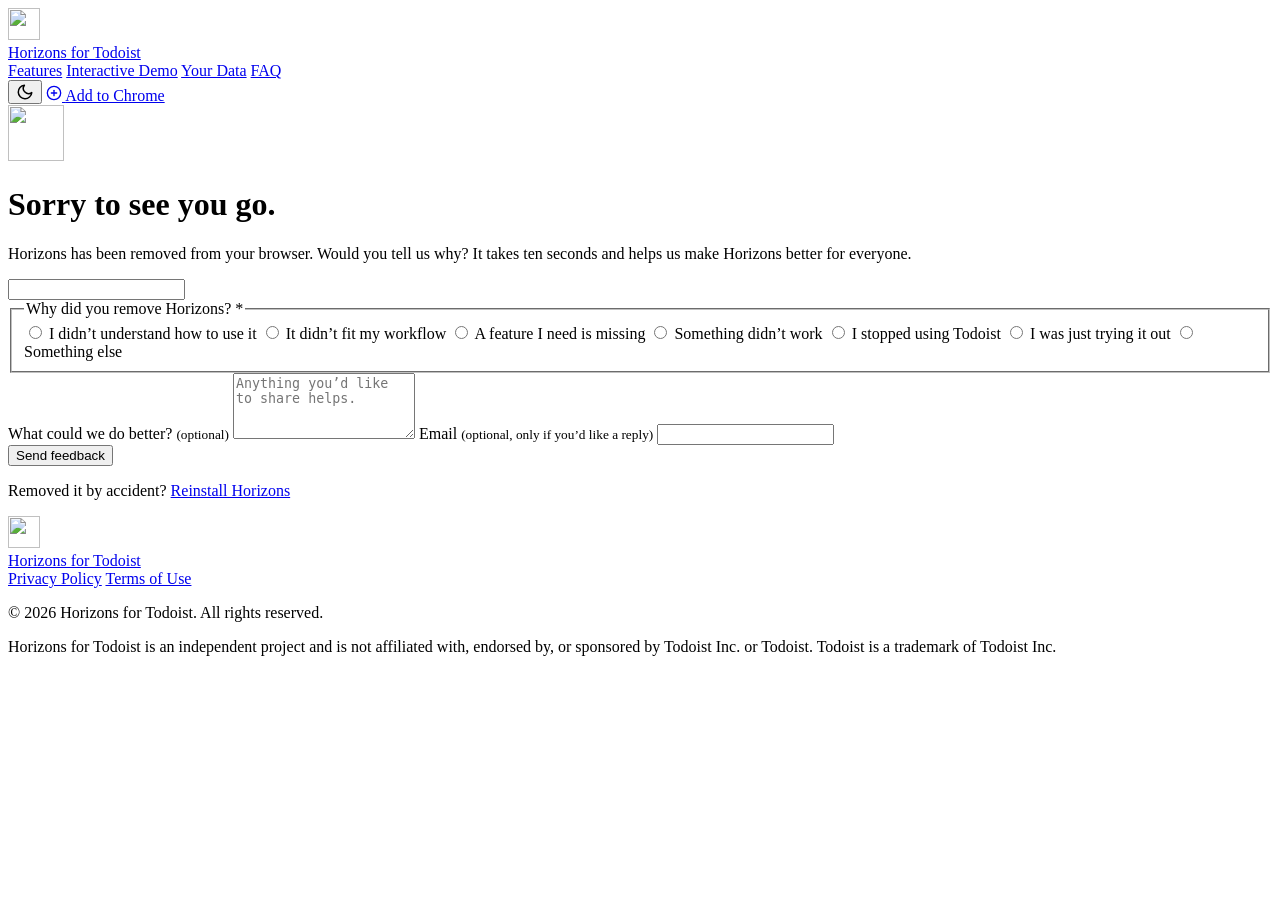
==== goodbye.html @ 3a524f55 "feat: add website PostHog analytics and session replay Co-authored-by: Copilot <223556219+Copilot@us" ====
<!DOCTYPE html>
<html lang="en">
<head>
  <meta charset="UTF-8">
  <meta name="viewport" content="width=device-width, initial-scale=1.0">
  <meta http-equiv="Content-Security-Policy" content="default-src 'self'; script-src 'self' 'unsafe-inline' https://eu-assets.i.posthog.com; style-src 'self' 'unsafe-inline'; img-src 'self' data:; font-src 'self'; connect-src https://api.web3forms.com https://eu.i.posthog.com https://eu-assets.i.posthog.com; worker-src 'self' blob:; form-action https://api.web3forms.com; object-src 'none'; base-uri 'self'">
  <meta name="referrer" content="strict-origin-when-cross-origin">
  <script src="analytics.js?v=20261013-a" defer></script>
  <title>Sorry to see you go: Horizons for Todoist</title>
  <meta name="description" content="Horizons for Todoist has been removed. Tell us why so we can make it better.">
  <meta name="robots" content="noindex, nofollow">
  <link rel="stylesheet" href="style.css?v=20261005-k">
  <link rel="icon" type="image/svg+xml" href="assets/icon/icon.svg">
  <link rel="icon" type="image/png" sizes="32x32" href="assets/icon/32.png">
  <link rel="apple-touch-icon" href="assets/icon/128.png">
</head>
<body>
  <header class="site-header">
    <div class="header-inner">
      <a href="index.html" class="brand">
        <div class="brand-icon"><img src="assets/icon/icon.svg" alt="" width="32" height="32">
        </div>
        <span>Horizons for Todoist</span>
      </a>

      <nav class="site-nav">
        <a href="index.html#upgrades" class="nav-link">Features</a>
        <a href="index.html#preview" class="nav-link">Interactive Demo</a>
        <a href="index.html#privacy-by-design" class="nav-link">Your Data</a>
        <a href="index.html#faq" class="nav-link">FAQ</a>
      </nav>

      <div class="header-actions">
        <button id="themeToggle" class="theme-toggle-btn" aria-label="Toggle theme" title="Toggle theme">
          <svg id="themeIconSun" width="18" height="18" viewBox="0 0 24 24" fill="none" stroke="currentColor" stroke-width="2" stroke-linecap="round" stroke-linejoin="round" style="display: none;">
            <circle cx="12" cy="12" r="5"></circle>
            <line x1="12" y1="1" x2="12" y2="3"></line>
            <line x1="12" y1="21" x2="12" y2="23"></line>
            <line x1="4.22" y1="4.22" x2="5.64" y2="5.64"></line>
            <line x1="18.36" y1="18.36" x2="19.78" y2="19.78"></line>
            <line x1="1" y1="12" x2="3" y2="12"></line>
            <line x1="21" y1="12" x2="23" y2="12"></line>
            <line x1="4.22" y1="19.78" x2="5.64" y2="18.36"></line>
            <line x1="18.36" y1="5.64" x2="19.78" y2="4.22"></line>
          </svg>
          <svg id="themeIconMoon" width="18" height="18" viewBox="0 0 24 24" fill="none" stroke="currentColor" stroke-width="2" stroke-linecap="round" stroke-linejoin="round">
            <path d="M21 12.79A9 9 0 1 1 11.21 3 7 7 0 0 0 21 12.79z"></path>
          </svg>
        </button>

        <a href="https://chromewebstore.google.com/" target="_blank" rel="noopener" class="btn btn-primary">
          <svg aria-hidden="true" width="16" height="16" viewBox="0 0 24 24" fill="none" stroke="currentColor" stroke-width="2" stroke-linecap="round" stroke-linejoin="round">
            <circle cx="12" cy="12" r="10"></circle>
            <path d="M8 12h8"></path>
            <path d="M12 8v8"></path>
          </svg>
          <span>Add to Chrome</span>
        </a>
      </div>
    </div>
  </header>

  <main class="goodbye-page">
    <div class="goodbye-intro page-intro">
      <span class="brand-icon goodbye-logo" aria-hidden="true"><img src="assets/icon/icon.svg" alt="" width="56" height="56"></span>
      <h1>Sorry to see you go.</h1>
      <p class="lead">Horizons has been removed from your browser. Would you tell us why? It takes ten seconds and helps us make Horizons better for everyone.</p>
    </div>

    <form class="contact-form goodbye-form scroll-reveal" id="goodbye-form" action="https://api.web3forms.com/submit" method="POST" novalidate>
      <input type="hidden" name="access_key" value="0c10ac19-3ae4-4728-b9e1-c7d0590e8fdd">
      <input type="hidden" name="subject" value="[Horizons Uninstall] Feedback">
      <input type="hidden" name="from_name" value="Horizons Uninstall Survey">
      <div class="contact-botcheck" aria-hidden="true">
        <input type="text" name="botcheck" tabindex="-1" autocomplete="off">
      </div>

      <fieldset class="goodbye-reasons">
        <legend>Why did you remove Horizons? <span class="contact-required" aria-hidden="true">*</span></legend>
        <div class="goodbye-reason-list">
            <label class="goodbye-reason">
              <input type="radio" name="reason" value="didnt-understand" required>
              <span>I didn’t understand how to use it</span>
            </label>
            <label class="goodbye-reason">
              <input type="radio" name="reason" value="workflow">
              <span>It didn’t fit my workflow</span>
            </label>
            <label class="goodbye-reason">
              <input type="radio" name="reason" value="missing-feature">
              <span>A feature I need is missing</span>
            </label>
            <label class="goodbye-reason">
              <input type="radio" name="reason" value="broken">
              <span>Something didn’t work</span>
            </label>
            <label class="goodbye-reason">
              <input type="radio" name="reason" value="stopped-todoist">
              <span>I stopped using Todoist</span>
            </label>
            <label class="goodbye-reason">
              <input type="radio" name="reason" value="trying">
              <span>I was just trying it out</span>
            </label>
            <label class="goodbye-reason">
              <input type="radio" name="reason" value="other">
              <span>Something else</span>
            </label>
        </div>
      </fieldset>

      <label class="contact-field">
        <span>What could we do better? <small class="contact-optional">(optional)</small></span>
        <textarea name="message" rows="4" maxlength="3000" placeholder="Anything you’d like to share helps."></textarea>
      </label>

      <label class="contact-field">
        <span>Email <small class="contact-optional">(optional, only if you’d like a reply)</small></span>
        <input type="email" name="email" autocomplete="email" maxlength="100">
      </label>

      <div class="contact-actions">
        <button type="submit" class="btn btn-primary">Send feedback</button>
        <p class="contact-status" role="status" aria-live="polite"></p>
      </div>
    </form>

    <div class="goodbye-thanks" id="goodbye-thanks" hidden tabindex="-1">
      <span class="goodbye-thanks-check" aria-hidden="true"><svg viewBox="0 0 24 24"><path d="m6 12.5 4 4L18 8.5"></path></svg></span>
      <h2>Thank you.</h2>
      <p>Your feedback helps us improve the extension.</p>
    </div>

    <p class="goodbye-reinstall">
      Removed it by accident?
      <a href="https://chromewebstore.google.com/" target="_blank" rel="noopener">Reinstall Horizons</a>
    </p>
  </main>

  <footer class="site-footer">
    <div class="footer-inner">
      <div class="footer-top scroll-reveal">
        <a href="index.html" class="brand">
          <div class="brand-icon"><img src="assets/icon/icon.svg" alt="" width="32" height="32">
          </div>
          <span>Horizons for Todoist</span>
        </a>

        <div class="footer-links">
          <a href="privacy.html" class="footer-link">Privacy Policy</a>
          <a href="terms.html" class="footer-link">Terms of Use</a>
        </div>
      </div>

      <div class="footer-bottom scroll-reveal">
        <p>&copy; 2026 Horizons for Todoist. All rights reserved.</p>
        <p class="disclaimer-text">
          Horizons for Todoist is an independent project and is not affiliated with, endorsed by, or sponsored by Todoist Inc. or Todoist. Todoist is a trademark of Todoist Inc.
        </p>
      </div>
    </div>
  </footer>

  <script>
    const themeToggleBtn = document.getElementById('themeToggle');
    const sunIcon = document.getElementById('themeIconSun');
    const moonIcon = document.getElementById('themeIconMoon');

    function applyTheme(theme) {
      if (theme === 'dark') {
        document.documentElement.setAttribute('data-theme', 'dark');
        sunIcon.style.display = 'block';
        moonIcon.style.display = 'none';
      } else {
        document.documentElement.setAttribute('data-theme', 'light');
        sunIcon.style.display = 'none';
        moonIcon.style.display = 'block';
      }
    }

    const savedTheme = localStorage.getItem('th_theme');
    if (savedTheme) {
      applyTheme(savedTheme);
    } else if (window.matchMedia && window.matchMedia('(prefers-color-scheme: dark)').matches) {
      applyTheme('dark');
    } else {
      applyTheme('light');
    }

    const systemThemeQuery = window.matchMedia && window.matchMedia('(prefers-color-scheme: dark)');
    if (systemThemeQuery && systemThemeQuery.addEventListener) {
      systemThemeQuery.addEventListener('change', (event) => {
        localStorage.removeItem('th_theme');
        applyTheme(event.matches ? 'dark' : 'light');
      });
    }

    themeToggleBtn.addEventListener('click', () => {
      const current = document.documentElement.getAttribute('data-theme');
      const next = current === 'dark' ? 'light' : 'dark';
      localStorage.setItem('th_theme', next);
      applyTheme(next);
    });
  </script>
  <script src="goodbye.js?v=20261013-a"></script>
  <script src="motion.js?v=20261004-zd"></script>
</body>
</html>
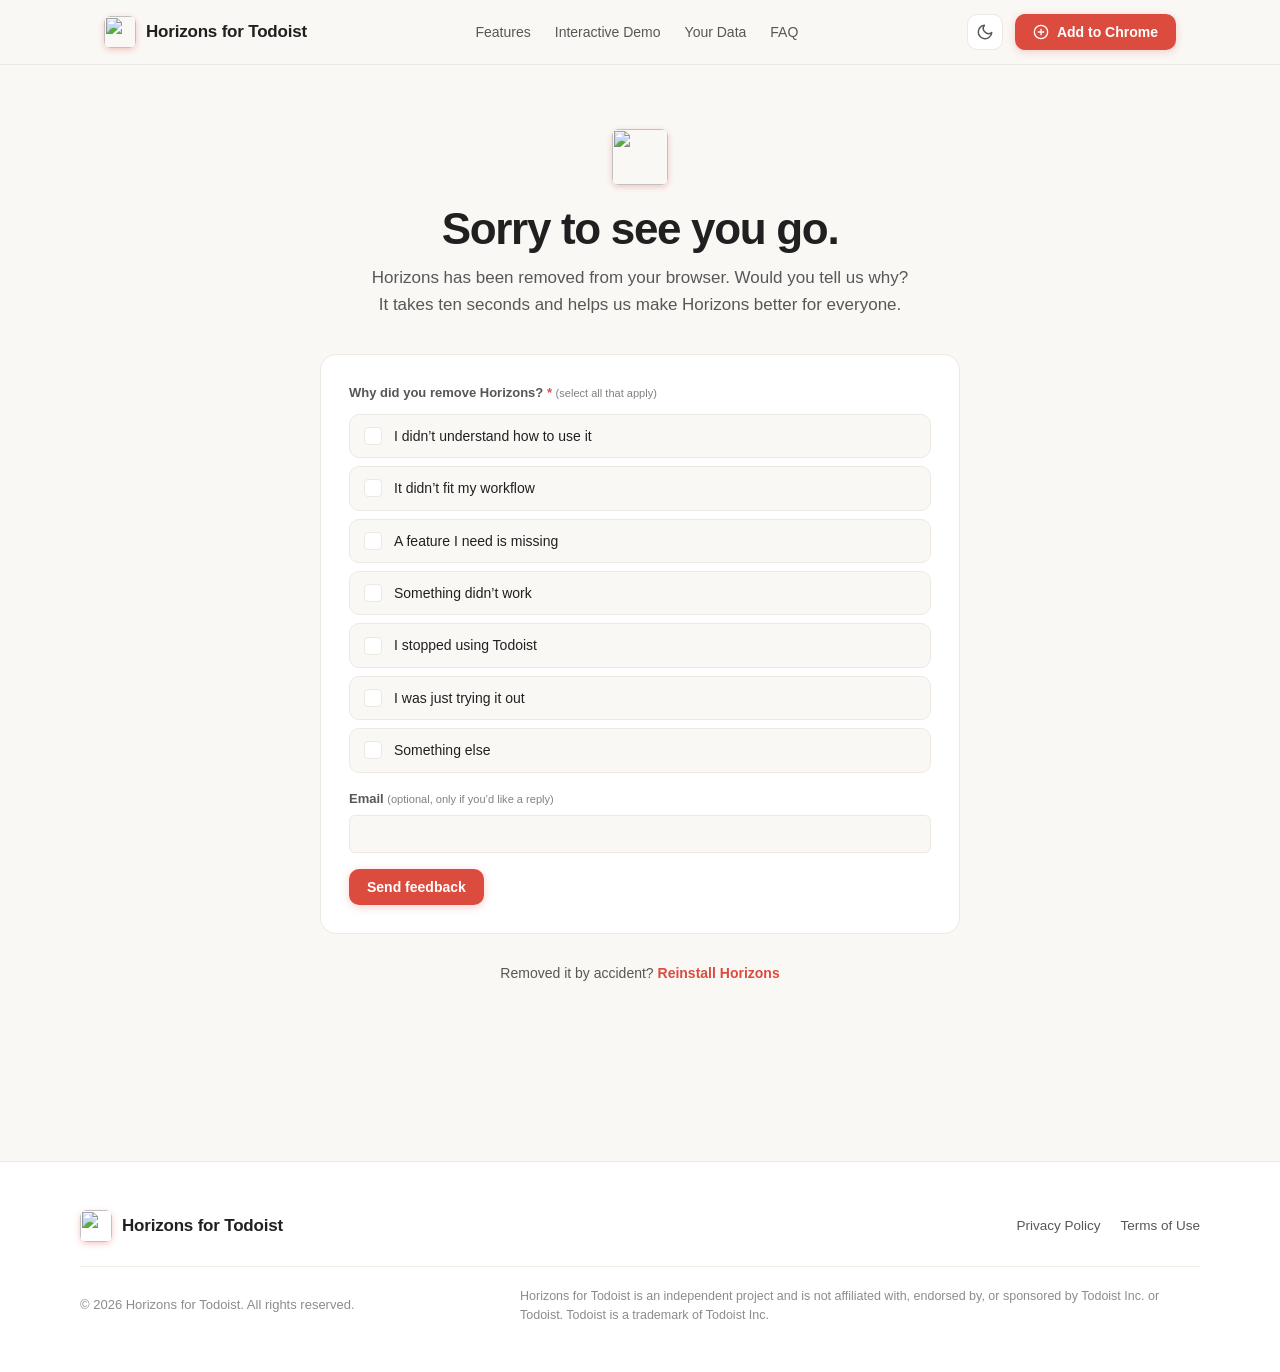
==== commit ac74d41c: "feat: simplify uninstall feedback with multi-select and conditional details" ====
--- a/goodbye.html
+++ b/goodbye.html
@@ -9,7 +9,7 @@
   <title>Sorry to see you go: Horizons for Todoist</title>
   <meta name="description" content="Horizons for Todoist has been removed. Tell us why so we can make it better.">
   <meta name="robots" content="noindex, nofollow">
-  <link rel="stylesheet" href="style.css?v=20261005-k">
+  <link rel="stylesheet" href="style.css?v=20261022-a">
   <link rel="icon" type="image/svg+xml" href="assets/icon/icon.svg">
   <link rel="icon" type="image/png" sizes="32x32" href="assets/icon/32.png">
   <link rel="apple-touch-icon" href="assets/icon/128.png">
@@ -76,40 +76,75 @@
       </div>
 
       <fieldset class="goodbye-reasons">
-        <legend>Why did you remove Horizons? <span class="contact-required" aria-hidden="true">*</span></legend>
-        <div class="goodbye-reason-list">
-            <label class="goodbye-reason">
-              <input type="radio" name="reason" value="didnt-understand" required>
-              <span>I didn’t understand how to use it</span>
-            </label>
-            <label class="goodbye-reason">
-              <input type="radio" name="reason" value="workflow">
-              <span>It didn’t fit my workflow</span>
-            </label>
-            <label class="goodbye-reason">
-              <input type="radio" name="reason" value="missing-feature">
-              <span>A feature I need is missing</span>
-            </label>
-            <label class="goodbye-reason">
-              <input type="radio" name="reason" value="broken">
-              <span>Something didn’t work</span>
-            </label>
-            <label class="goodbye-reason">
-              <input type="radio" name="reason" value="stopped-todoist">
-              <span>I stopped using Todoist</span>
-            </label>
-            <label class="goodbye-reason">
-              <input type="radio" name="reason" value="trying">
-              <span>I was just trying it out</span>
-            </label>
-            <label class="goodbye-reason">
-              <input type="radio" name="reason" value="other">
-              <span>Something else</span>
-            </label>
+        <legend>Why did you remove Horizons? <span class="contact-required" aria-hidden="true">*</span> <small class="contact-optional">(select all that apply)</small></legend>
+        <div class="goodbye-reason-list" role="group" aria-label="Why did you remove Horizons?">
+          <label class="goodbye-reason">
+            <input type="checkbox" name="reason" value="didnt-understand">
+            <span class="goodbye-reason-control">
+              <span class="goodbye-reason-box" aria-hidden="true">
+                <svg viewBox="0 0 24 24" fill="none" stroke="currentColor" stroke-width="3" stroke-linecap="round" stroke-linejoin="round"><path d="m5 12.5 4.5 4.5L19 7.5"/></svg>
+              </span>
+              <span class="goodbye-reason-text">I didn’t understand how to use it</span>
+            </span>
+          </label>
+          <label class="goodbye-reason">
+            <input type="checkbox" name="reason" value="workflow">
+            <span class="goodbye-reason-control">
+              <span class="goodbye-reason-box" aria-hidden="true">
+                <svg viewBox="0 0 24 24" fill="none" stroke="currentColor" stroke-width="3" stroke-linecap="round" stroke-linejoin="round"><path d="m5 12.5 4.5 4.5L19 7.5"/></svg>
+              </span>
+              <span class="goodbye-reason-text">It didn’t fit my workflow</span>
+            </span>
+          </label>
+          <label class="goodbye-reason">
+            <input type="checkbox" name="reason" value="missing-feature">
+            <span class="goodbye-reason-control">
+              <span class="goodbye-reason-box" aria-hidden="true">
+                <svg viewBox="0 0 24 24" fill="none" stroke="currentColor" stroke-width="3" stroke-linecap="round" stroke-linejoin="round"><path d="m5 12.5 4.5 4.5L19 7.5"/></svg>
+              </span>
+              <span class="goodbye-reason-text">A feature I need is missing</span>
+            </span>
+          </label>
+          <label class="goodbye-reason">
+            <input type="checkbox" name="reason" value="broken">
+            <span class="goodbye-reason-control">
+              <span class="goodbye-reason-box" aria-hidden="true">
+                <svg viewBox="0 0 24 24" fill="none" stroke="currentColor" stroke-width="3" stroke-linecap="round" stroke-linejoin="round"><path d="m5 12.5 4.5 4.5L19 7.5"/></svg>
+              </span>
+              <span class="goodbye-reason-text">Something didn’t work</span>
+            </span>
+          </label>
+          <label class="goodbye-reason">
+            <input type="checkbox" name="reason" value="stopped-todoist">
+            <span class="goodbye-reason-control">
+              <span class="goodbye-reason-box" aria-hidden="true">
+                <svg viewBox="0 0 24 24" fill="none" stroke="currentColor" stroke-width="3" stroke-linecap="round" stroke-linejoin="round"><path d="m5 12.5 4.5 4.5L19 7.5"/></svg>
+              </span>
+              <span class="goodbye-reason-text">I stopped using Todoist</span>
+            </span>
+          </label>
+          <label class="goodbye-reason">
+            <input type="checkbox" name="reason" value="trying">
+            <span class="goodbye-reason-control">
+              <span class="goodbye-reason-box" aria-hidden="true">
+                <svg viewBox="0 0 24 24" fill="none" stroke="currentColor" stroke-width="3" stroke-linecap="round" stroke-linejoin="round"><path d="m5 12.5 4.5 4.5L19 7.5"/></svg>
+              </span>
+              <span class="goodbye-reason-text">I was just trying it out</span>
+            </span>
+          </label>
+          <label class="goodbye-reason">
+            <input type="checkbox" name="reason" value="other" id="reason-other" aria-controls="message-field" aria-expanded="false">
+            <span class="goodbye-reason-control">
+              <span class="goodbye-reason-box" aria-hidden="true">
+                <svg viewBox="0 0 24 24" fill="none" stroke="currentColor" stroke-width="3" stroke-linecap="round" stroke-linejoin="round"><path d="m5 12.5 4.5 4.5L19 7.5"/></svg>
+              </span>
+              <span class="goodbye-reason-text">Something else</span>
+            </span>
+          </label>
         </div>
       </fieldset>
 
-      <label class="contact-field">
+      <label class="contact-field goodbye-other-field" id="message-field" hidden>
         <span>What could we do better? <small class="contact-optional">(optional)</small></span>
         <textarea name="message" rows="4" maxlength="3000" placeholder="Anything you’d like to share helps."></textarea>
       </label>
@@ -202,7 +237,7 @@
       applyTheme(next);
     });
   </script>
-  <script src="goodbye.js?v=20261013-a"></script>
+  <script src="goodbye.js?v=20261022-a"></script>
   <script src="motion.js?v=20261004-zd"></script>
 </body>
 </html>
--- a/style.css
+++ b/style.css
@@ -0,0 +1,3167 @@
+/* ==========================================================================
+   Horizons for Todoist - Design System & Stylesheet
+   Designed to match the authentic Todoist aesthetic and user experience.
+   ========================================================================== */
+
+:root {
+  /* Brand & Accents */
+  --td-brand: #dc4c3e;
+  --td-brand-hover: #c3392c;
+  --td-brand-subtle: rgba(220, 76, 62, 0.08);
+  --td-brand-glow: rgba(220, 76, 62, 0.2);
+
+  /* Todoist Priority Palette */
+  --td-p1: #d1453b;
+  --td-p2: #eb8909;
+  --td-p3: #246fe0;
+  --td-p4: #808080;
+
+  /* Surfaces & Backgrounds */
+  --td-bg: #faf8f5;
+  --td-surface: #ffffff;
+  --td-surface-hover: #f5f3ef;
+  --td-surface-active: #ece9e3;
+  --td-card-bg: #ffffff;
+  --td-header-bg: rgba(250, 248, 245, 0.85);
+
+  /* Borders & Dividers */
+  --td-border: #ede8e1;
+  --td-border-subtle: #f2eee8;
+  --td-border-focus: #dc4c3e;
+
+  /* Typography */
+  --td-text-primary: #202020;
+  --td-text-secondary: #575757;
+  --td-text-tertiary: #8c8c8c;
+  --td-font: -apple-system, BlinkMacSystemFont, "Segoe UI", Roboto, Helvetica, Arial, sans-serif;
+
+  /* Shadows */
+  --td-shadow-sm: 0 1px 3px rgba(0, 0, 0, 0.04), 0 1px 2px rgba(0, 0, 0, 0.02);
+  --td-shadow-md: 0 4px 16px rgba(0, 0, 0, 0.06), 0 1px 3px rgba(0, 0, 0, 0.03);
+  --td-shadow-lg: 0 12px 32px rgba(0, 0, 0, 0.08), 0 2px 6px rgba(0, 0, 0, 0.04);
+
+  /* Layout & Radii */
+  --td-radius-sm: 6px;
+  --td-radius-md: 10px;
+  --td-radius-lg: 16px;
+  --td-radius-pill: 9999px;
+  --td-max-width: 1120px;
+  --td-transition: all 0.2s cubic-bezier(0.16, 1, 0.3, 1);
+}
+
+/* Dark Mode (Class-based override or system preference) */
+[data-theme="dark"] {
+  --td-bg: #1e1e1e;
+  --td-surface: #282828;
+  --td-surface-hover: #323232;
+  --td-surface-active: #3c3c3c;
+  --td-card-bg: #282828;
+  --td-header-bg: rgba(30, 30, 30, 0.85);
+  --td-border: #383838;
+  --td-border-subtle: #303030;
+  --td-text-primary: #f5f5f5;
+  --td-text-secondary: #aaaaaa;
+  --td-text-tertiary: #707070;
+  --td-shadow-sm: 0 1px 3px rgba(0, 0, 0, 0.3);
+  --td-shadow-md: 0 6px 20px rgba(0, 0, 0, 0.35);
+  --td-shadow-lg: 0 16px 40px rgba(0, 0, 0, 0.5);
+}
+
+@media (prefers-color-scheme: dark) {
+  :root:not([data-theme="light"]) {
+    --td-bg: #1e1e1e;
+    --td-surface: #282828;
+    --td-surface-hover: #323232;
+    --td-surface-active: #3c3c3c;
+    --td-card-bg: #282828;
+    --td-header-bg: rgba(30, 30, 30, 0.85);
+    --td-border: #383838;
+    --td-border-subtle: #303030;
+    --td-text-primary: #f5f5f5;
+    --td-text-secondary: #aaaaaa;
+    --td-text-tertiary: #707070;
+    --td-shadow-sm: 0 1px 3px rgba(0, 0, 0, 0.3);
+    --td-shadow-md: 0 6px 20px rgba(0, 0, 0, 0.35);
+    --td-shadow-lg: 0 16px 40px rgba(0, 0, 0, 0.5);
+  }
+}
+
+/* ==========================================================================
+   Base & Resets
+   ========================================================================== */
+
+* {
+  box-sizing: border-box;
+  margin: 0;
+  padding: 0;
+}
+
+html {
+  scroll-behavior: smooth;
+  -webkit-text-size-adjust: 100%;
+}
+
+#preview,
+#upgrades,
+#walkthrough,
+#privacy-by-design,
+#faq {
+  scroll-margin-top: 104px;
+}
+
+/* Offset the section's top padding + border so its heading lands where the others do. */
+#privacy-by-design {
+  scroll-margin-top: 39px;
+}
+
+body {
+  font-family: var(--td-font);
+  background-color: var(--td-bg);
+  color: var(--td-text-primary);
+  line-height: 1.6;
+  -webkit-font-smoothing: antialiased;
+  -moz-osx-font-smoothing: grayscale;
+  transition: background-color 0.25s ease, color 0.25s ease;
+}
+
+a {
+  color: inherit;
+  text-decoration: none;
+}
+
+button {
+  font-family: inherit;
+  cursor: pointer;
+  border: none;
+  background: none;
+}
+
+/* ==========================================================================
+   Header & Navigation
+   ========================================================================== */
+
+.site-header {
+  position: sticky;
+  top: 0;
+  z-index: 100;
+  backdrop-filter: blur(16px);
+  -webkit-backdrop-filter: blur(16px);
+  background-color: var(--td-header-bg);
+  border-bottom: 1px solid var(--td-border);
+  transition: background-color 0.25s ease, border-color 0.25s ease;
+}
+
+.header-inner {
+  max-width: var(--td-max-width);
+  margin: 0 auto;
+  padding: 14px 24px;
+  display: flex;
+  align-items: center;
+  justify-content: space-between;
+  gap: 16px;
+}
+
+.brand {
+  display: flex;
+  align-items: center;
+  gap: 10px;
+  font-weight: 700;
+  font-size: 17px;
+  letter-spacing: -0.2px;
+  color: var(--td-text-primary);
+  text-decoration: none;
+}
+
+.brand-icon {
+  width: 32px;
+  height: 32px;
+  border-radius: 7px;
+  display: flex;
+  align-items: center;
+  justify-content: center;
+  overflow: hidden;
+  box-shadow: 0 2px 6px rgba(220, 76, 62, 0.3);
+}
+
+.brand-icon img {
+  display: block;
+  width: 100%;
+  height: 100%;
+}
+
+.site-nav {
+  display: flex;
+  align-items: center;
+  gap: 24px;
+}
+
+.nav-link {
+  font-size: 14px;
+  font-weight: 500;
+  color: var(--td-text-secondary);
+  transition: color 0.15s ease;
+}
+
+.nav-link:hover,
+.nav-link.active {
+  color: var(--td-brand);
+}
+
+.header-actions {
+  display: flex;
+  align-items: center;
+  gap: 12px;
+}
+
+.header-actions .btn {
+  height: 36px;
+  padding-block: 0;
+}
+
+.theme-toggle-btn {
+  width: 36px;
+  height: 36px;
+  display: flex;
+  align-items: center;
+  justify-content: center;
+  border-radius: var(--td-radius-md);
+  color: var(--td-text-secondary);
+  border: 1px solid var(--td-border);
+  background: var(--td-surface);
+  transition: var(--td-transition);
+}
+
+.theme-toggle-btn:hover {
+  color: var(--td-text-primary);
+  background: var(--td-surface-hover);
+  border-color: var(--td-border);
+}
+
+/* ==========================================================================
+   Buttons
+   ========================================================================== */
+
+.btn {
+  display: inline-flex;
+  align-items: center;
+  justify-content: center;
+  gap: 8px;
+  font-size: 14px;
+  font-weight: 600;
+  padding: 10px 18px;
+  border-radius: var(--td-radius-md);
+  transition: var(--td-transition);
+  text-decoration: none;
+  white-space: nowrap;
+}
+
+.btn-primary {
+  background-color: var(--td-brand);
+  color: #ffffff;
+  box-shadow: 0 2px 8px rgba(220, 76, 62, 0.25);
+}
+
+.btn-primary:hover {
+  background-color: var(--td-brand-hover);
+  transform: translateY(-1px);
+  box-shadow: 0 4px 12px rgba(220, 76, 62, 0.35);
+}
+
+.btn-secondary {
+  background-color: var(--td-surface);
+  color: var(--td-text-primary);
+  border: 1px solid var(--td-border);
+  box-shadow: var(--td-shadow-sm);
+}
+
+.btn-secondary:hover {
+  background-color: var(--td-surface-hover);
+  border-color: var(--td-border);
+  transform: translateY(-1px);
+}
+
+.btn-lg {
+  padding: 13px 24px;
+  font-size: 15px;
+  border-radius: var(--td-radius-md);
+}
+
+/* ==========================================================================
+   Hero Section
+   ========================================================================== */
+
+.hero {
+  max-width: 820px;
+  margin: 60px auto 40px;
+  padding: 0 24px;
+  text-align: center;
+}
+
+.pill-badge {
+  display: inline-flex;
+  align-items: center;
+  gap: 8px;
+  background-color: var(--td-brand-subtle);
+  color: var(--td-brand);
+  font-size: 13px;
+  font-weight: 600;
+  padding: 6px 14px;
+  border-radius: var(--td-radius-pill);
+  margin-bottom: 24px;
+  border: 1px solid rgba(220, 76, 62, 0.15);
+}
+
+.hero h1 {
+  font-size: 46px;
+  font-weight: 800;
+  line-height: 1.18;
+  letter-spacing: -1px;
+  margin-bottom: 20px;
+  color: var(--td-text-primary);
+}
+
+.hero p.lead {
+  font-size: 19px;
+  line-height: 1.55;
+  color: var(--td-text-secondary);
+  max-width: 660px;
+  margin: 0 auto 32px;
+}
+
+.hero-cta {
+  display: flex;
+  align-items: center;
+  justify-content: center;
+  gap: 16px;
+  flex-wrap: wrap;
+}
+
+.hero-perks {
+  display: flex;
+  flex-wrap: wrap;
+  justify-content: center;
+  gap: 6px 20px;
+  margin: 20px 0 0;
+  padding: 0;
+  list-style: none;
+  color: var(--td-text-secondary);
+  font-size: 14px;
+  font-weight: 500;
+}
+
+.hero-perks li {
+  display: inline-flex;
+  align-items: center;
+  gap: 6px;
+}
+
+.hero-perks li::before {
+  content: "";
+  width: 14px;
+  height: 14px;
+  background: #3fa66b;
+  -webkit-mask: url("data:image/svg+xml,%3Csvg xmlns='http://www.w3.org/2000/svg' viewBox='0 0 24 24' fill='none' stroke='black' stroke-width='3' stroke-linecap='round' stroke-linejoin='round'%3E%3Cpath d='m5 12.5 4.5 4.5L19 7.5'/%3E%3C/svg%3E") center / contain no-repeat;
+  mask: url("data:image/svg+xml,%3Csvg xmlns='http://www.w3.org/2000/svg' viewBox='0 0 24 24' fill='none' stroke='black' stroke-width='3' stroke-linecap='round' stroke-linejoin='round'%3E%3Cpath d='m5 12.5 4.5 4.5L19 7.5'/%3E%3C/svg%3E") center / contain no-repeat;
+}
+
+/* ==========================================================================
+  Interactive Demo
+   ========================================================================== */
+
+.preview-container {
+  max-width: var(--td-max-width);
+  margin: 0 auto 80px;
+  padding: 0 24px;
+}
+
+.preview-disclaimer {
+  margin: 10px 4px 0;
+  color: var(--td-text-tertiary);
+  font-size: 12px;
+  line-height: 1.5;
+  text-align: right;
+}
+
+.preview-shell {
+  background-color: var(--td-surface);
+  border: 1px solid var(--td-border);
+  border-radius: var(--td-radius-lg);
+  box-shadow: var(--td-shadow-lg);
+  overflow: hidden;
+}
+
+.preview-app-topbar {
+  display: flex;
+  align-items: center;
+  justify-content: space-between;
+  padding: 18px 28px 14px;
+  background-color: var(--td-surface);
+  border-bottom: 1px solid var(--td-border);
+  flex-wrap: wrap;
+  gap: 16px;
+}
+
+.preview-app-brand {
+  display: flex;
+  align-items: center;
+  gap: 14px;
+}
+
+.preview-app-heading {
+  font-size: 22px;
+  font-weight: 700;
+  color: var(--td-text-primary);
+  margin: 0;
+  letter-spacing: -0.3px;
+}
+
+.preview-status-indicator {
+  display: inline-flex;
+  align-items: center;
+  background-color: var(--td-bg);
+  border: 1px solid var(--td-border);
+  padding: 3px;
+  border-radius: var(--td-radius-md);
+}
+
+.preview-status-inner {
+  display: inline-flex;
+  align-items: center;
+  gap: 7px;
+  height: 28px;
+  padding: 0 11px;
+  border-radius: var(--td-radius-sm);
+  background-color: transparent;
+  box-shadow: none;
+  color: #1f8a3a;
+  font-size: 13px;
+  font-weight: 600;
+}
+
+[data-theme="dark"] .preview-status-inner {
+  color: #5fcf7b;
+}
+
+.preview-status-dot {
+  width: 7px;
+  height: 7px;
+  border-radius: 50%;
+  background-color: #2ea94b;
+  box-shadow: 0 0 0 3px rgba(46, 169, 75, 0.2);
+}
+
+/* Year Navigation Bar */
+.preview-year-nav {
+  display: flex;
+  align-items: center;
+  gap: 4px;
+  background-color: var(--td-bg);
+  border: 1px solid var(--td-border);
+  padding: 3px;
+  border-radius: var(--td-radius-md);
+}
+
+.preview-year-arrow {
+  width: 28px;
+  height: 28px;
+  border-radius: var(--td-radius-sm);
+  border: none;
+  background: none;
+  color: var(--td-text-secondary);
+  display: flex;
+  align-items: center;
+  justify-content: center;
+  cursor: pointer;
+  transition: all 0.15s ease;
+  padding: 0;
+}
+
+.preview-year-arrow:hover {
+  background-color: var(--td-surface-hover);
+  color: var(--td-text-primary);
+}
+
+.preview-year-buttons {
+  display: flex;
+  align-items: center;
+  gap: 2px;
+}
+
+.preview-year-btn {
+  height: 28px;
+  padding: 0 10px;
+  border-radius: var(--td-radius-sm);
+  border: 1px solid transparent;
+  background: none;
+  color: var(--td-text-secondary);
+  font-size: 13px;
+  font-weight: 500;
+  cursor: pointer;
+  transition: all 0.15s ease;
+}
+
+.preview-year-btn:hover {
+  color: var(--td-text-primary);
+}
+
+.preview-year-btn.is-selected {
+  background-color: var(--td-surface);
+  border-color: var(--td-brand);
+  color: var(--td-brand);
+  font-weight: 700;
+  box-shadow: 0 1px 3px rgba(0, 0, 0, 0.05);
+}
+
+[data-theme="dark"] .preview-year-btn.is-selected {
+  box-shadow: 0 1px 3px rgba(0, 0, 0, 0.3);
+}
+
+/* ==========================================================================
+   Three Workspaces (Year, Month, Week as Columns)
+   ========================================================================== */
+
+.preview-workspaces {
+  padding: 24px 28px 32px;
+  display: grid;
+  grid-template-columns: repeat(3, minmax(0, 1fr));
+  grid-template-rows: auto 1fr;
+  column-gap: 24px;
+  background-color: var(--td-surface);
+}
+
+/* Each column spans the header row and the content row so lanes align across columns */
+.preview-tier-section {
+  display: grid;
+  grid-row: span 2;
+  grid-template-rows: subgrid;
+  min-width: 0;
+}
+
+.preview-section-header {
+  display: flex;
+  flex-wrap: wrap;
+  align-items: center;
+  justify-content: space-between;
+  gap: 8px;
+  align-content: flex-start;
+  min-width: 0;
+  padding: 4px 0 12px;
+  user-select: none;
+}
+
+@media (max-width: 960px) {
+  .preview-workspaces {
+    display: flex;
+    flex-direction: column;
+    gap: 28px;
+  }
+  .preview-tier-section {
+    display: flex;
+    flex-direction: column;
+  }
+}
+
+.preview-section-left {
+  display: flex;
+  align-items: center;
+  gap: 8px;
+  cursor: pointer;
+}
+
+.preview-section-title {
+  margin: 0;
+  font-size: 16px;
+  font-weight: 700;
+  color: var(--td-text-primary);
+  letter-spacing: -0.2px;
+}
+
+.tier-chevron {
+  color: var(--td-text-tertiary);
+  transition: transform 0.2s ease, color 0.15s ease;
+}
+
+.preview-section-left:hover .tier-chevron {
+  color: var(--td-text-primary);
+}
+
+.preview-tier-section.is-collapsed .tier-chevron {
+  transform: rotate(-90deg);
+}
+
+.preview-section-controls {
+  display: flex;
+  align-items: center;
+  gap: 12px;
+}
+
+.preview-nav-group {
+  display: flex;
+  align-items: center;
+  background-color: var(--td-bg);
+  border: 1px solid var(--td-border);
+  border-radius: var(--td-radius-md);
+  padding: 2px;
+}
+
+.preview-nav-arrow {
+  width: 24px;
+  height: 24px;
+  display: flex;
+  align-items: center;
+  justify-content: center;
+  background: none;
+  border: none;
+  color: var(--td-text-secondary);
+  cursor: pointer;
+  border-radius: var(--td-radius-sm);
+  transition: color 0.15s ease;
+  padding: 0;
+}
+
+.preview-nav-arrow:hover {
+  color: var(--td-text-primary);
+}
+
+.preview-nav-arrow:disabled {
+  color: var(--td-text-tertiary);
+  cursor: not-allowed;
+  opacity: 0.5;
+}
+
+.preview-nav-today {
+  border: none;
+  background: none;
+  font-size: 12px;
+  font-weight: 600;
+  color: var(--td-text-secondary);
+  padding: 0 8px;
+  height: 24px;
+  cursor: pointer;
+  transition: color 0.15s ease;
+}
+
+.preview-nav-today:hover {
+  color: var(--td-text-primary);
+}
+
+.preview-nav-today:disabled {
+  cursor: not-allowed;
+  opacity: 0.5;
+}
+
+.tier-content {
+  display: flex;
+  flex-direction: column;
+  min-width: 0;
+}
+
+.preview-tier-section.is-collapsed .tier-content {
+  display: none;
+}
+
+.preview-lane-header {
+  display: flex;
+  align-items: center;
+  justify-content: space-between;
+  margin-bottom: 8px;
+  padding: 0 2px;
+}
+
+.preview-lane-label {
+  font-size: 13.5px;
+  font-weight: 700;
+  color: var(--td-text-primary);
+}
+
+.preview-week-header-info {
+  display: flex;
+  align-items: baseline;
+  gap: 8px;
+}
+
+.preview-week-dates {
+  font-size: 12px;
+  font-weight: 400;
+  color: var(--td-text-tertiary);
+}
+
+.preview-lane-count {
+  font-size: 12px;
+  font-weight: 500;
+  color: var(--td-text-tertiary);
+}
+
+.tier-goal-list {
+  display: flex;
+  flex-direction: column;
+  gap: 8px;
+  margin-bottom: 8px;
+}
+
+/* Authentic Goal Item Card */
+.mini-goal-row {
+  display: flex;
+  align-items: flex-start;
+  justify-content: space-between;
+  min-width: 0;
+  padding: 9px 12px;
+  border-radius: 7px;
+  background-color: var(--td-card-bg);
+  border: 1px solid var(--td-border);
+  box-shadow: 0 1px 2px rgba(0, 0, 0, 0.04);
+  transition: all 0.15s ease;
+}
+
+.mini-goal-row:hover {
+  border-color: #d6d0c7;
+  box-shadow: 0 2px 6px rgba(0, 0, 0, 0.06);
+}
+
+.mini-goal-row.is-linked-highlight,
+.mini-goal-row.is-linked-highlight:hover {
+  border-color: var(--td-brand);
+}
+
+[data-theme="dark"] .mini-goal-row.is-linked-highlight {
+  border-color: #de4c4a;
+}
+
+[data-theme="dark"] .mini-goal-row:hover {
+  border-color: #444;
+}
+
+[data-theme="dark"] .mini-goal-row.is-linked-highlight:hover {
+  border-color: #de4c4a;
+}
+
+.mini-goal-left {
+  display: flex;
+  align-items: flex-start;
+  gap: 10px;
+  flex: 1;
+  min-width: 0;
+  cursor: pointer;
+}
+
+/* Authentic Todoist Checkbox */
+.mini-checkbox {
+  width: 18px;
+  height: 18px;
+  min-width: 18px;
+  margin-top: 1px;
+  border-radius: 50%;
+  border: 1.5px solid var(--td-text-tertiary);
+  display: flex;
+  align-items: center;
+  justify-content: center;
+  cursor: pointer;
+  transition: all 0.15s ease;
+  background-color: transparent;
+  flex-shrink: 0;
+}
+
+.mini-checkbox:hover {
+  border-color: var(--td-brand);
+  background-color: var(--td-brand-subtle);
+}
+
+.mini-checkbox.checked {
+  border-color: var(--td-brand);
+  background-color: var(--td-brand);
+}
+
+.mini-checkbox .check-icon {
+  opacity: 0;
+  transform: scale(0.5);
+  transition: all 0.15s ease;
+  color: #ffffff;
+}
+
+.mini-checkbox.checked .check-icon {
+  opacity: 1;
+  transform: scale(1);
+}
+
+.mini-goal-main {
+  display: flex;
+  flex-direction: column;
+  gap: 4px;
+  flex: 1;
+  min-width: 0;
+}
+
+.mini-goal-text {
+  font-size: 13.5px;
+  font-weight: 500;
+  line-height: 18px;
+  color: var(--td-text-primary);
+  transition: color 0.15s ease, text-decoration 0.15s ease;
+  overflow-wrap: anywhere;
+}
+
+.mini-goal-row.is-completed .mini-goal-text {
+  color: var(--td-text-secondary);
+  text-decoration: line-through;
+}
+
+/* Parent Goal Tag (Cascade connection) */
+.mini-parent-badge {
+  display: inline-flex;
+  align-items: center;
+  gap: 4px;
+  font-size: 11px;
+  line-height: 14px;
+  color: var(--td-text-secondary);
+  max-width: fit-content;
+  background: var(--td-surface-hover);
+  padding: 1px 6px;
+  border-radius: 4px;
+  border: 1px solid var(--td-border);
+}
+
+.mini-parent-icon {
+  flex-shrink: 0;
+  color: var(--td-brand);
+}
+
+.mini-parent-text {
+  overflow: hidden;
+  text-overflow: ellipsis;
+  white-space: nowrap;
+}
+
+/* Year Goal Progress Bar */
+.mini-year-footer {
+  margin-top: 4px;
+  display: flex;
+  flex-direction: column;
+  gap: 3px;
+  width: 100%;
+}
+
+.mini-progress-track {
+  width: 100%;
+  height: 3px;
+  background: var(--td-border);
+  border-radius: 2px;
+  overflow: hidden;
+}
+
+.mini-progress-fill {
+  height: 100%;
+  background: var(--td-brand);
+  border-radius: 2px;
+  transition: width 0.25s ease;
+}
+
+.mini-progress-row {
+  display: flex;
+  align-items: center;
+  justify-content: space-between;
+  font-size: 11px;
+  color: var(--td-text-tertiary);
+  font-weight: 400;
+}
+
+.mini-progress-pct {
+  font-weight: 600;
+  color: var(--td-text-secondary);
+}
+
+/* Add Goal Trigger & Inline Composer */
+.mini-add-trigger {
+  display: inline-flex;
+  align-items: center;
+  gap: 8px;
+  color: var(--td-text-secondary);
+  font-size: 13px;
+  font-weight: 500;
+  padding: 6px 10px;
+  border-radius: var(--td-radius-sm);
+  cursor: pointer;
+  transition: all 0.15s ease;
+  align-self: flex-start;
+  border: none;
+  background: none;
+  margin-top: 2px;
+}
+
+.mini-add-trigger:hover {
+  color: var(--td-brand);
+  background-color: var(--td-brand-subtle);
+}
+
+.mini-add-trigger .plus-circle {
+  width: 17px;
+  height: 17px;
+  border-radius: 50%;
+  display: flex;
+  align-items: center;
+  justify-content: center;
+  background-color: var(--td-brand);
+  color: #fff;
+  font-size: 13px;
+  line-height: 1;
+}
+
+.mini-inline-composer {
+  display: none;
+  background-color: var(--td-card-bg);
+  border: 1px solid var(--td-border);
+  border-radius: var(--td-radius-md);
+  padding: 12px 14px;
+  box-shadow: var(--td-shadow-sm);
+  margin-top: 6px;
+}
+
+.mini-inline-composer.open,
+.mini-inline-composer.is-open {
+  display: flex;
+  flex-direction: column;
+  gap: 10px;
+}
+
+.mini-composer-input {
+  width: 100%;
+  border: 1px solid var(--td-border);
+  background: var(--td-surface);
+  color: var(--td-text-primary);
+  font-family: inherit;
+  font-size: 13.5px;
+  padding: 8px 12px;
+  border-radius: var(--td-radius-sm);
+  outline: none;
+  transition: border-color 0.15s ease;
+}
+
+.mini-composer-input:focus {
+  border-color: var(--td-brand);
+}
+
+.mini-composer-actions {
+  display: flex;
+  align-items: center;
+  gap: 8px;
+  justify-content: flex-end;
+}
+
+.mini-composer-btn-save {
+  background-color: var(--td-brand);
+  color: #fff;
+  padding: 6px 14px;
+  font-size: 13px;
+  font-weight: 600;
+  border-radius: var(--td-radius-sm);
+  cursor: pointer;
+  border: none;
+  transition: background-color 0.15s ease;
+}
+
+.mini-composer-btn-save:hover {
+  background-color: var(--td-brand-hover);
+}
+
+.mini-composer-btn-cancel {
+  background: none;
+  color: var(--td-text-secondary);
+  padding: 6px 12px;
+  font-size: 13px;
+  font-weight: 500;
+  border-radius: var(--td-radius-sm);
+  cursor: pointer;
+  border: none;
+}
+
+.mini-composer-btn-cancel:hover {
+  background-color: var(--td-surface-active);
+  color: var(--td-text-primary);
+}
+
+@media (max-width: 680px) {
+  .preview-year-nav {
+    gap: 1px;
+    min-width: 0;
+    max-width: 100%;
+    padding: 2px;
+  }
+  .preview-year-arrow {
+    width: 24px;
+  }
+  .preview-year-btn {
+    min-width: 0;
+    padding: 0 4px;
+  }
+  .preview-workspaces {
+    padding: 16px;
+    gap: 18px;
+  }
+  .tier-content {
+    padding-left: 12px;
+  }
+}
+
+
+/* ==========================================================================
+  Shared Section Layout
+  ========================================================================== */
+
+.section-container {
+  max-width: var(--td-max-width);
+  margin: 0 auto 90px;
+  padding: 0 24px;
+}
+
+.section-header {
+  text-align: center;
+  max-width: 640px;
+  margin: 0 auto 48px;
+}
+
+.section-header h2 {
+  font-size: 32px;
+  font-weight: 800;
+  letter-spacing: -0.5px;
+  margin-bottom: 12px;
+}
+
+.section-header p {
+  font-size: 17px;
+  color: var(--td-text-secondary);
+}
+
+/* ==========================================================================
+   New Homepage Sections
+   ========================================================================== */
+
+.upgrade-grid {
+  display: grid;
+  grid-template-columns: repeat(3, minmax(0, 1fr));
+  column-gap: 36px;
+  row-gap: 12px;
+}
+
+.upgrade-item {
+  border-top: 1px solid var(--td-border);
+  padding: 24px 0 16px;
+}
+
+.upgrade-item svg {
+  display: block;
+  width: 24px;
+  height: 24px;
+  color: var(--td-brand);
+  margin-bottom: 16px;
+}
+
+.upgrade-item h3,
+.privacy-point h3 {
+  font-size: 17px;
+  font-weight: 700;
+  margin-bottom: 6px;
+}
+
+.upgrade-item p,
+.privacy-point p {
+  color: var(--td-text-secondary);
+  font-size: 14.5px;
+  line-height: 1.55;
+}
+
+.walkthrough-section .section-header {
+  margin-bottom: 32px;
+}
+
+.journey-demo {
+  position: relative;
+  overflow: hidden;
+  border: 1px solid var(--td-border);
+  border-radius: var(--td-radius-lg);
+  background: var(--td-surface);
+  box-shadow: var(--td-shadow-md);
+}
+
+.journey-demo-toolbar {
+  min-height: 54px;
+  display: flex;
+  align-items: center;
+  justify-content: space-between;
+  gap: 16px;
+  padding: 10px 20px;
+  border-bottom: 1px solid var(--td-border);
+}
+
+.journey-demo-label {
+  display: inline-flex;
+  align-items: center;
+  gap: 9px;
+  color: var(--td-text-primary);
+  font-size: 14px;
+  font-weight: 700;
+}
+
+.journey-demo-controls {
+  display: flex;
+  align-items: center;
+  gap: 14px;
+}
+
+.journey-demo-dot {
+  width: 8px;
+  height: 8px;
+  border-radius: 50%;
+  background: var(--td-brand);
+}
+
+.journey-demo-toggle,
+.journey-demo-restart {
+  display: inline-flex;
+  align-items: center;
+  justify-content: center;
+  width: 32px;
+  height: 32px;
+  border: 1px solid var(--td-border);
+  border-radius: var(--td-radius-sm);
+  color: var(--td-text-secondary);
+}
+
+.journey-demo-toggle .icon-play,
+.journey-demo-toggle[aria-pressed="true"] .icon-pause {
+  display: none;
+}
+
+.journey-demo-toggle[aria-pressed="true"] .icon-play {
+  display: block;
+}
+
+.journey-demo-toggle:hover,
+.journey-demo-restart:hover {
+  color: var(--td-brand);
+}
+
+.journey-demo-toggle:focus-visible,
+.journey-demo-restart:focus-visible,
+.faq-item summary:focus-visible,
+.privacy-link:focus-visible {
+  outline: 2px solid var(--td-brand);
+  outline-offset: 4px;
+}
+
+.journey-flow {
+  display: grid;
+  grid-template-columns: minmax(0, 0.85fr) 28px minmax(0, 1fr) 28px minmax(0, 1.2fr);
+  align-items: stretch;
+  gap: 12px;
+  padding: 36px;
+  background: var(--td-bg);
+}
+
+.journey-flow .journey-step {
+  transition: opacity 0.25s ease, border-color 0.25s ease;
+}
+
+.journey-flow.is-year-stage .journey-quarter,
+.journey-flow.is-year-stage .journey-weeks,
+.journey-flow.is-quarter-stage .journey-weeks {
+  opacity: 0.62;
+}
+
+.journey-flow.is-full-stage .journey-step {
+  opacity: 1;
+}
+
+.journey-step {
+  min-width: 0;
+  min-height: 320px;
+  display: flex;
+  flex-direction: column;
+  align-items: flex-start;
+  border: 1px solid var(--td-border);
+  border-radius: var(--td-radius-md);
+  background: var(--td-surface);
+  padding: 20px;
+}
+
+.journey-step-label {
+  width: 100%;
+  display: flex;
+  justify-content: space-between;
+  gap: 8px;
+  color: var(--td-text-tertiary);
+  font-size: 11px;
+  font-weight: 700;
+  text-transform: uppercase;
+}
+
+.journey-step h3 {
+  margin-top: 18px;
+  margin-bottom: 6px;
+  font-size: 17px;
+  line-height: 1.35;
+}
+
+.journey-step p {
+  color: var(--td-text-secondary);
+  font-size: 13px;
+  line-height: 1.45;
+}
+
+.journey-year-progress,
+.journey-quarter-progress,
+.journey-week-progress {
+  width: 100%;
+  margin-top: auto;
+  padding-top: 24px;
+}
+
+.journey-progress-line {
+  position: relative;
+  display: flex;
+  justify-content: space-between;
+  gap: 10px;
+  color: var(--td-text-tertiary);
+  font-size: 11px;
+  font-weight: 650;
+}
+
+.journey-year-count,
+.journey-quarter-count,
+.journey-week-count {
+  color: var(--td-text-primary);
+  font-variant-numeric: tabular-nums;
+}
+
+.journey-year-footer {
+  display: flex;
+  align-items: center;
+  justify-content: space-between;
+  gap: 8px;
+  color: var(--td-text-secondary);
+  font-size: 12px;
+  font-weight: 600;
+}
+
+.journey-goal-entry {
+  display: flex;
+  min-width: 0;
+  align-items: center;
+  gap: 8px;
+  border-bottom: 1px solid var(--td-border);
+  padding: 8px 0;
+  color: var(--td-text-primary);
+  font-size: 13px;
+}
+
+.journey-year-entry {
+  width: 100%;
+  margin-top: 18px;
+  border: 1px solid var(--td-border);
+  border-radius: var(--td-radius-sm);
+  background: var(--td-surface);
+  padding: 10px 12px;
+}
+
+.journey-goal-copy {
+  min-width: 0;
+  flex: 1;
+  overflow-wrap: anywhere;
+}
+
+.journey-goal-copy:empty::before {
+  color: var(--td-text-tertiary);
+  content: attr(data-placeholder);
+}
+
+.journey-goal-entry.is-skeleton .journey-goal-copy {
+  font-size: 0;
+}
+
+.journey-goal-entry.is-skeleton .journey-goal-copy:empty::before {
+  display: block;
+  width: var(--skeleton-width, 72%);
+  height: 10px;
+  border-radius: var(--td-radius-pill);
+  background: linear-gradient(90deg, var(--td-surface-hover) 25%, var(--td-surface-active) 50%, var(--td-surface-hover) 75%);
+  background-size: 200% 100%;
+  content: "";
+}
+
+.journey-goal-entry.is-skeleton .journey-save {
+  visibility: hidden;
+}
+
+@media (prefers-reduced-motion: no-preference) {
+  .journey-goal-entry.is-skeleton .journey-goal-copy:empty::before {
+    animation: journey-skeleton-shimmer 1.5s ease-in-out infinite;
+  }
+}
+
+@keyframes journey-skeleton-shimmer {
+  to { background-position: -200% 0; }
+}
+
+.journey-save,
+.journey-saved {
+  flex: 0 0 auto;
+  color: var(--td-brand);
+  font-size: 11px;
+  font-weight: 700;
+}
+
+.journey-saved {
+  display: none;
+  color: #287a50;
+}
+
+.journey-goal-entry.is-saved .journey-save {
+  display: none;
+}
+
+.journey-goal-entry.is-saved .journey-saved {
+  display: inline-flex;
+}
+
+.journey-goal-check {
+  display: inline-flex;
+  width: 18px;
+  height: 18px;
+  flex: 0 0 18px;
+  align-items: center;
+  justify-content: center;
+  color: var(--td-text-tertiary);
+  transition: color 0.2s ease;
+}
+
+.journey-goal-check svg {
+  width: 100%;
+  height: 100%;
+}
+
+.journey-check-path {
+  stroke-dasharray: 12;
+  stroke-dashoffset: 12;
+  transition: stroke-dashoffset 0.3s ease;
+}
+
+.journey-goal-check.is-complete,
+.journey-month-item.is-complete .journey-goal-check,
+.journey-week-item.is-complete .journey-goal-check {
+  color: #287a50;
+}
+
+.journey-goal-check.is-complete .journey-check-path,
+.journey-month-item.is-complete .journey-check-path,
+.journey-week-item.is-complete .journey-check-path {
+  stroke-dashoffset: 0;
+}
+
+.journey-month-list,
+.journey-week-list {
+  width: 100%;
+  margin-top: 14px;
+  list-style: none;
+}
+
+.journey-month-item {
+  display: grid;
+  grid-template-columns: 32px minmax(0, 1fr) 18px;
+  min-height: 50px;
+  align-items: center;
+  gap: 7px;
+  border-top: 1px solid var(--td-border-subtle);
+  padding: 3px 4px;
+  transition: background-color 0.2s ease;
+}
+
+.journey-month-item.is-current,
+.journey-week-item.is-current {
+  background: var(--td-surface-hover);
+}
+
+.journey-month-name,
+.journey-week-number {
+  color: var(--td-text-tertiary);
+  font-size: 10px;
+  font-weight: 700;
+}
+
+.journey-month-item .journey-goal-entry {
+  font-size: 13px;
+}
+
+.journey-week-heading {
+  margin-top: 14px !important;
+}
+
+.journey-progress-track {
+  height: 6px;
+  overflow: hidden;
+  margin: 10px 0;
+  border-radius: var(--td-radius-pill);
+  background: var(--td-surface-active);
+}
+
+.journey-progress-track > span {
+  display: block;
+  width: 100%;
+  height: 100%;
+  border-radius: inherit;
+  background: var(--td-brand);
+}
+
+@media (prefers-reduced-motion: no-preference) {
+  .journey-progress-track > span {
+    transition: width 360ms cubic-bezier(0.22, 1, 0.36, 1);
+  }
+}
+
+.journey-year-progress .journey-progress-track {
+  margin: 8px 0;
+}
+
+.journey-month-item.is-current .journey-goal-entry,
+.journey-week-item.is-current .journey-goal-entry {
+  border-bottom-color: var(--td-brand);
+}
+
+.journey-week-item {
+  display: grid;
+  grid-template-columns: 42px minmax(0, 1fr) 18px;
+  align-items: center;
+  gap: 6px;
+  min-height: 48px;
+  border-top: 1px solid var(--td-border-subtle);
+  padding: 2px 4px;
+  color: var(--td-text-secondary);
+  transition: background-color 0.2s ease;
+}
+
+.journey-week-item .journey-goal-entry {
+  gap: 4px;
+  padding: 6px 0;
+  font-size: 13px;
+}
+
+.journey-week-item .journey-save,
+.journey-week-item .journey-saved {
+  font-size: 10px;
+}
+
+.journey-cursor {
+  position: absolute;
+  z-index: 2;
+  top: 0;
+  left: 0;
+  width: 22px;
+  height: 25px;
+  overflow: visible;
+  color: var(--td-text-primary);
+  opacity: 0;
+  pointer-events: none;
+  transform: translate3d(var(--cursor-x, -40px), var(--cursor-y, -40px), 0) scale(var(--cursor-scale, 1));
+  filter: drop-shadow(0 1px 1px rgba(0, 0, 0, 0.35));
+  transition: transform 0.175s cubic-bezier(0.2, 0.65, 0.3, 1), opacity 0.12s ease;
+}
+
+.journey-cursor.is-visible {
+  opacity: 1;
+}
+
+.journey-cursor.is-pressing {
+  --cursor-scale: 0.88;
+}
+
+.journey-cursor path {
+  fill: currentColor;
+  stroke: var(--td-surface);
+  stroke-linejoin: round;
+  stroke-width: 1.5;
+}
+
+.journey-connector {
+  position: relative;
+  height: 1px;
+  align-self: center;
+  background: var(--td-border);
+}
+
+.journey-connector::after {
+  position: absolute;
+  top: -3px;
+  right: 0;
+  width: 6px;
+  height: 6px;
+  border-top: 1px solid var(--td-text-tertiary);
+  border-right: 1px solid var(--td-text-tertiary);
+  content: "";
+  transform: rotate(45deg);
+}
+
+.privacy-section {
+  padding-top: 64px;
+  padding-bottom: 64px;
+  border-top: 1px solid var(--td-border);
+  border-bottom: 1px solid var(--td-border);
+}
+
+.privacy-section .section-header {
+  margin-bottom: 32px;
+}
+
+.privacy-grid {
+  display: grid;
+  grid-template-columns: repeat(3, minmax(0, 1fr));
+  gap: 32px;
+}
+
+.privacy-point {
+  border-top: 2px solid var(--td-brand);
+  padding-top: 16px;
+}
+
+.privacy-icon {
+  display: block;
+  width: 20px;
+  height: 20px;
+  margin-bottom: 14px;
+  color: var(--td-brand);
+}
+
+.privacy-link {
+  display: inline-flex;
+  align-items: center;
+  gap: 8px;
+  margin-top: 28px;
+  color: var(--td-brand);
+  font-size: 14px;
+  font-weight: 700;
+}
+
+.privacy-link span {
+  transition: transform 0.2s ease;
+}
+
+.privacy-link:hover span {
+  transform: translateX(3px);
+}
+
+.faq-section .section-header {
+  margin-bottom: 20px;
+}
+
+.faq-list {
+  max-width: 780px;
+  margin: 0 auto;
+  border-top: 1px solid var(--td-border);
+}
+
+.faq-item {
+  border-bottom: 1px solid var(--td-border);
+}
+
+.faq-item summary {
+  display: flex;
+  align-items: center;
+  justify-content: space-between;
+  gap: 20px;
+  padding: 20px 2px;
+  color: var(--td-text-primary);
+  cursor: pointer;
+  font-size: 16px;
+  font-weight: 650;
+  list-style: none;
+}
+
+.faq-item summary::-webkit-details-marker {
+  display: none;
+}
+
+.faq-item summary::after {
+  flex: 0 0 auto;
+  color: var(--td-brand);
+  content: "+";
+  font-size: 22px;
+  font-weight: 400;
+  line-height: 1;
+  transition: transform 0.2s ease;
+}
+
+.faq-item[open] summary::after {
+  transform: rotate(45deg);
+}
+
+.faq-answer {
+  padding: 0 34px 20px 2px;
+  color: var(--td-text-secondary);
+  font-size: 14.5px;
+  line-height: 1.6;
+}
+
+.faq-answer p {
+  margin: 0;
+}
+
+.faq-answer p + p {
+  margin-block-start: 1em;
+}
+
+.final-install {
+  padding-top: 48px;
+  padding-bottom: 72px;
+  text-align: center;
+}
+
+.final-install h2 {
+  margin-bottom: 10px;
+  font-size: 30px;
+  font-weight: 800;
+  line-height: 1.2;
+}
+
+.final-install p {
+  margin: 0 auto 24px;
+  color: var(--td-text-secondary);
+  font-size: 16px;
+}
+
+
+/* ==========================================================================
+   Legal Document Styles (Privacy & Terms)
+   ========================================================================== */
+
+.legal-page-container {
+  max-width: 780px;
+  margin: 50px auto 80px;
+  padding: 0 24px;
+}
+
+.legal-header {
+  margin-bottom: 36px;
+}
+
+.legal-header h1 {
+  font-size: 36px;
+  font-weight: 800;
+  letter-spacing: -0.8px;
+  margin-bottom: 8px;
+}
+
+.legal-header .lead {
+  font-size: 15px;
+  color: var(--td-text-secondary);
+}
+
+.summary-box {
+  background-color: var(--td-brand-subtle);
+  border-left: 4px solid var(--td-brand);
+  border-radius: 0 var(--td-radius-md) var(--td-radius-md) 0;
+  padding: 20px 24px;
+  margin-bottom: 36px;
+}
+
+.summary-box h3 {
+  font-size: 15px;
+  font-weight: 700;
+  color: var(--td-brand);
+  margin-bottom: 8px;
+  display: flex;
+  align-items: center;
+  gap: 8px;
+}
+
+.summary-box p {
+  font-size: 14.5px;
+  color: var(--td-text-primary);
+  line-height: 1.6;
+}
+
+.legal-card {
+  background-color: var(--td-surface);
+  border: 1px solid var(--td-border);
+  border-radius: var(--td-radius-lg);
+  padding: 36px;
+  box-shadow: var(--td-shadow-sm);
+}
+
+.legal-card h2 {
+  font-size: 20px;
+  font-weight: 700;
+  margin-top: 0;
+  margin-bottom: 12px;
+  padding-bottom: 8px;
+  border-bottom: 1px solid var(--td-border-subtle);
+}
+
+.legal-card .legal-section + .legal-section {
+  margin-top: 32px;
+}
+
+.legal-section--work-in-progress {
+  padding: 18px;
+  border: 1px dashed #b7791f;
+  border-left: 4px solid #b7791f;
+  border-radius: var(--td-radius-md);
+  background: rgba(245, 158, 11, 0.08);
+}
+
+.legal-section--work-in-progress h2 {
+  display: flex;
+  flex-wrap: wrap;
+  align-items: center;
+  justify-content: space-between;
+  gap: 8px 12px;
+}
+
+.work-in-progress-badge {
+  padding: 4px 8px;
+  border: 1px solid #b7791f;
+  border-radius: var(--td-radius-pill);
+  background: #fff3cd;
+  color: #704214;
+  font-size: 11px;
+  font-weight: 800;
+  letter-spacing: 0.06em;
+  line-height: 1.2;
+}
+
+.legal-card .work-in-progress-note {
+  margin-bottom: 0;
+  padding: 10px 12px;
+  border-radius: var(--td-radius-sm);
+  background: rgba(245, 158, 11, 0.12);
+  color: var(--td-text-primary);
+}
+
+.legal-card p,
+.legal-card ul {
+  font-size: 15px;
+  line-height: 1.65;
+  color: var(--td-text-primary);
+  margin-bottom: 16px;
+}
+
+.legal-card ul {
+  padding-left: 24px;
+}
+
+.legal-card li {
+  margin-bottom: 8px;
+}
+
+.legal-card code {
+  font-family: ui-monospace, SFMono-Regular, Menlo, Monaco, Consolas, monospace;
+  font-size: 13px;
+  background-color: var(--td-surface-hover);
+  padding: 2px 6px;
+  border-radius: 4px;
+  border: 1px solid var(--td-border-subtle);
+}
+
+.legal-card a {
+  color: var(--td-brand);
+  text-decoration: underline;
+  text-underline-offset: 3px;
+}
+
+.legal-card a:hover {
+  color: var(--td-brand-hover);
+}
+
+/* ==========================================================================
+   Footer
+   ========================================================================== */
+
+.site-footer {
+  border-top: 1px solid var(--td-border);
+  background-color: var(--td-surface);
+  padding: 48px 24px;
+  margin-top: 80px;
+  transition: background-color 0.25s ease, border-color 0.25s ease;
+}
+
+.footer-inner {
+  max-width: var(--td-max-width);
+  margin: 0 auto;
+  display: flex;
+  flex-direction: column;
+  gap: 24px;
+}
+
+.footer-top {
+  display: flex;
+  align-items: center;
+  justify-content: space-between;
+  flex-wrap: wrap;
+  gap: 20px;
+}
+
+.footer-links {
+  display: flex;
+  align-items: center;
+  gap: 20px;
+  flex-wrap: wrap;
+}
+
+.footer-link {
+  font-size: 13.5px;
+  color: var(--td-text-secondary);
+  transition: color 0.15s ease;
+}
+
+.footer-link:hover {
+  color: var(--td-brand);
+}
+
+.footer-bottom {
+  display: flex;
+  align-items: center;
+  justify-content: space-between;
+  flex-wrap: wrap;
+  gap: 16px;
+  padding-top: 20px;
+  border-top: 1px solid var(--td-border-subtle);
+  font-size: 13px;
+  color: var(--td-text-tertiary);
+}
+
+.disclaimer-text {
+  font-size: 12.5px;
+  line-height: 1.5;
+  color: var(--td-text-tertiary);
+  max-width: 680px;
+}
+
+/* ==========================================================================
+   Responsive Adaptations
+   ========================================================================== */
+
+@media (max-width: 860px) {
+  .hero h1 {
+    font-size: 34px;
+  }
+  .hero p.lead {
+    font-size: 17px;
+  }
+  .horizons-board {
+    grid-template-columns: 1fr;
+  }
+  .site-nav {
+    display: none;
+  }
+}
+
+@keyframes hero-arrive {
+  from {
+    opacity: 0;
+    transform: translateY(14px);
+  }
+  to {
+    opacity: 1;
+    transform: translateY(0);
+  }
+}
+
+@keyframes scroll-reveal {
+  from {
+    opacity: 0;
+    transform: translateY(26px);
+  }
+  to {
+    opacity: 1;
+    transform: translateY(0);
+  }
+}
+
+@media (prefers-reduced-motion: no-preference) {
+  .page-intro h1,
+  .page-intro .lead,
+  .hero-cta {
+    animation: hero-arrive 600ms cubic-bezier(0.2, 0.65, 0.3, 1) both;
+  }
+
+  .page-intro .lead {
+    animation-delay: 80ms;
+  }
+
+  .hero-cta {
+    animation-delay: 160ms;
+  }
+
+  @supports ((animation-timeline: view()) and (animation-range: entry)) {
+    html:not(.motion-ready) .scroll-reveal {
+      animation: scroll-reveal auto both;
+      animation-timeline: view();
+      animation-range: entry 0% entry 25%;
+    }
+  }
+
+  .motion-ready .scroll-reveal {
+    opacity: 0;
+    transform: translateY(26px);
+    transition: opacity 700ms cubic-bezier(0.2, 0.65, 0.3, 1), transform 700ms cubic-bezier(0.2, 0.65, 0.3, 1);
+  }
+
+  .motion-ready .scroll-reveal.is-visible {
+    opacity: 1;
+    transform: translateY(0);
+  }
+
+  .motion-ready .footer-bottom {
+    transition-delay: 90ms;
+  }
+}
+
+@media (prefers-reduced-motion: reduce) {
+  html {
+    scroll-behavior: auto;
+  }
+
+  .page-intro h1,
+  .page-intro .lead,
+  .hero-cta,
+  .scroll-reveal {
+    animation: none !important;
+  }
+
+  .motion-ready .scroll-reveal {
+    opacity: 1;
+    transform: none;
+    transition: none;
+  }
+}
+
+@media print {
+  .scroll-reveal {
+    animation: none !important;
+    opacity: 1 !important;
+    transform: none !important;
+  }
+}
+
+@media (max-width: 860px) {
+  .upgrade-grid {
+    grid-template-columns: repeat(2, minmax(0, 1fr));
+  }
+
+  .journey-flow {
+    max-width: 560px;
+    grid-template-columns: minmax(0, 1fr);
+    gap: 0;
+    margin: 0 auto;
+    padding: 24px;
+  }
+
+  .journey-step {
+    min-height: 180px;
+  }
+
+  .journey-connector {
+    width: 1px;
+    height: 24px;
+    margin: 0 auto;
+  }
+
+  .journey-connector::after {
+    top: auto;
+    right: -3px;
+    bottom: 0;
+    transform: rotate(135deg);
+  }
+}
+
+@media (max-width: 560px) {
+  .upgrade-grid,
+  .privacy-grid {
+    grid-template-columns: minmax(0, 1fr);
+  }
+
+  .privacy-grid {
+    gap: 22px;
+  }
+
+  .journey-demo-toolbar {
+    padding: 10px 16px;
+  }
+
+  .journey-flow {
+    padding: 18px 14px;
+  }
+
+  .journey-step {
+    padding: 18px;
+  }
+
+  .final-install h2 {
+    font-size: 25px;
+  }
+
+  .faq-item summary {
+    font-size: 15px;
+  }
+}
+
+/* Goal rows as cards */
+.journey-month-list,
+.journey-week-list {
+  display: grid;
+  gap: 6px;
+}
+
+.journey-month-item,
+.journey-week-item {
+  border: 1px solid var(--td-border);
+  border-radius: var(--td-radius-sm);
+  background: var(--td-surface);
+  padding: 4px 10px;
+}
+
+.journey-month-item .journey-goal-entry,
+.journey-week-item .journey-goal-entry {
+  border-bottom: 0;
+}
+
+.journey-month-item.is-current,
+.journey-week-item.is-current {
+  border-color: var(--td-brand);
+}
+
+.journey-year-entry {
+  justify-content: space-between;
+}
+
+.journey-year-state:empty {
+  display: none;
+}
+
+.journey-demo-logo {
+  width: 24px;
+  height: 24px;
+  border-radius: 5px;
+}
+
+.preview-container > .section-header {
+  margin-bottom: 32px;
+}
+
+.journey-year {
+  position: relative;
+  overflow: hidden;
+}
+
+.journey-confetti {
+  position: absolute;
+  inset: 0;
+  pointer-events: none;
+}
+
+.journey-confetti i {
+  position: absolute;
+  left: 14px;
+  bottom: 14px;
+  width: 7px;
+  height: 11px;
+  border-radius: 2px;
+  opacity: 0;
+  animation: journey-confetti-fall linear forwards;
+}
+
+.journey-demo.is-paused .journey-confetti i {
+  animation-play-state: paused;
+}
+
+@keyframes journey-confetti-fall {
+  0% { opacity: 1; transform: translate(0, 0) rotate(0); animation-timing-function: cubic-bezier(0.2, 0.7, 0.4, 1); }
+  45% { opacity: 1; transform: translate(var(--dx), var(--dy)) rotate(calc(var(--spin) / 2)); animation-timing-function: ease-in; }
+  100% { opacity: 0; transform: translate(calc(var(--dx) * 1.25), calc(var(--dy) + var(--fall))) rotate(var(--spin)); }
+}
+
+
+.mini-composer-parent {
+  display: flex;
+  align-items: center;
+  gap: 8px;
+  margin-top: 8px;
+  color: var(--td-text-secondary);
+  font-size: 12px;
+}
+
+.mini-composer-select {
+  min-width: 0;
+  flex: 1;
+  border: 1px solid var(--td-border);
+  border-radius: var(--td-radius-sm);
+  background: var(--td-surface);
+  color: var(--td-text-primary);
+  font-family: inherit;
+  font-size: 12.5px;
+  padding: 6px 8px;
+}
+
+.mini-composer-select:focus-visible {
+  outline: 2px solid var(--td-brand);
+  outline-offset: 1px;
+}
+
+/* Contact form */
+.contact-section {
+  padding-top: 24px;
+  padding-bottom: 24px;
+  margin-bottom: 24px;
+}
+
+.contact-form {
+  display: grid;
+  gap: 16px;
+  max-width: 640px;
+  margin: 0 auto;
+  border: 1px solid var(--td-border);
+  border-radius: var(--td-radius-lg);
+  background: var(--td-surface);
+  padding: 28px;
+}
+
+.contact-row {
+  display: grid;
+  grid-template-columns: repeat(2, minmax(0, 1fr));
+  gap: 16px;
+}
+
+.contact-field {
+  display: grid;
+  gap: 6px;
+  color: var(--td-text-secondary);
+  font-size: 13px;
+  font-weight: 600;
+}
+
+.contact-field input,
+.contact-field select,
+.contact-field textarea {
+  width: 100%;
+  border: 1px solid var(--td-border);
+  border-radius: var(--td-radius-sm);
+  background: var(--td-bg);
+  color: var(--td-text-primary);
+  font-family: inherit;
+  font-size: 14px;
+  font-weight: 400;
+  padding: 10px 12px;
+  transition: border-color 0.15s ease;
+}
+
+.contact-field textarea {
+  min-height: 120px;
+  resize: vertical;
+}
+
+.contact-field input:focus-visible,
+.contact-field select:focus-visible,
+.contact-field textarea:focus-visible {
+  border-color: var(--td-border-focus);
+  outline: 2px solid var(--td-brand-glow);
+  outline-offset: 0;
+}
+
+.contact-botcheck {
+  position: absolute;
+  width: 0;
+  height: 0;
+  overflow: hidden;
+  opacity: 0;
+  pointer-events: none;
+}
+
+.contact-actions {
+  display: flex;
+  flex-wrap: wrap;
+  align-items: center;
+  gap: 14px;
+}
+
+.contact-actions .btn:disabled {
+  cursor: progress;
+  opacity: 0.7;
+}
+
+.contact-status {
+  margin: 0;
+  color: var(--td-text-secondary);
+  font-size: 13px;
+}
+
+.contact-status[data-state="success"] {
+  color: #2e8b57;
+}
+
+.contact-status[data-state="error"] {
+  color: var(--td-brand);
+}
+
+@media (max-width: 640px) {
+  .contact-form {
+    padding: 20px;
+  }
+
+  .contact-row {
+    grid-template-columns: 1fr;
+  }
+}
+
+.contact-optional {
+  font-size: 0.85em;
+  font-weight: 400;
+  color: var(--text-muted, inherit);
+  opacity: 0.75;
+}
+
+.contact-required {
+  color: #e5484d;
+  font-weight: 600;
+}
+
+/* Uninstall survey (goodbye.html) */
+.goodbye-page {
+  max-width: 720px;
+  margin: 0 auto;
+  padding: 64px 24px 96px;
+}
+
+.goodbye-intro {
+  display: flex;
+  flex-direction: column;
+  align-items: center;
+  margin-bottom: 36px;
+  text-align: center;
+}
+
+.goodbye-logo {
+  width: 56px;
+  height: 56px;
+  margin-bottom: 20px;
+}
+
+.goodbye-logo img {
+  width: 100%;
+  height: 100%;
+}
+
+.goodbye-intro h1 {
+  margin: 0 0 12px;
+  font-size: clamp(32px, 5vw, 44px);
+  font-weight: 800;
+  letter-spacing: -0.03em;
+  line-height: 1.1;
+}
+
+.goodbye-intro .lead {
+  max-width: 540px;
+  margin: 0;
+  color: var(--td-text-secondary);
+  font-size: 17px;
+  line-height: 1.55;
+}
+
+.goodbye-reasons {
+  display: grid;
+  gap: 10px;
+  min-width: 0;
+  margin: 0;
+  padding: 0;
+  border: 0;
+}
+
+.goodbye-reasons legend {
+  margin-bottom: 10px;
+  padding: 0;
+  color: var(--td-text-secondary);
+  font-size: 13px;
+  font-weight: 600;
+}
+
+.goodbye-reason-list {
+  display: flex;
+  flex-direction: column;
+  gap: 8px;
+}
+
+.goodbye-reason {
+  display: block;
+  position: relative;
+  cursor: pointer;
+  user-select: none;
+}
+
+.goodbye-reason input {
+  position: absolute;
+  opacity: 0;
+  pointer-events: none;
+}
+
+.goodbye-reason-control {
+  display: flex;
+  align-items: center;
+  gap: 12px;
+  padding: 10px 14px;
+  border: 1px solid var(--td-border);
+  border-radius: var(--td-radius-md);
+  background: var(--td-bg);
+  color: var(--td-text-primary);
+  font-size: 14px;
+  transition: border-color 0.15s ease, background-color 0.15s ease, color 0.15s ease, transform 0.1s ease;
+}
+
+.goodbye-reason:hover .goodbye-reason-control {
+  border-color: var(--td-text-tertiary);
+}
+
+.goodbye-reason-box {
+  display: inline-flex;
+  align-items: center;
+  justify-content: center;
+  flex-shrink: 0;
+  width: 18px;
+  height: 18px;
+  border: 1.5px solid var(--td-border);
+  border-radius: 4px;
+  background: var(--td-surface);
+  color: #ffffff;
+  transition: border-color 0.15s ease, background-color 0.15s ease;
+}
+
+.goodbye-reason-box svg {
+  width: 12px;
+  height: 12px;
+  opacity: 0;
+  transform: scale(0.6);
+  transition: opacity 0.15s ease, transform 0.15s cubic-bezier(0.16, 1, 0.3, 1);
+}
+
+.goodbye-reason:hover .goodbye-reason-box {
+  border-color: var(--td-text-secondary);
+}
+
+.goodbye-reason input:checked + .goodbye-reason-control {
+  border-color: var(--td-brand);
+  background: var(--td-brand-subtle);
+  color: var(--td-text-primary);
+  font-weight: 600;
+}
+
+.goodbye-reason input:checked + .goodbye-reason-control .goodbye-reason-box {
+  border-color: var(--td-brand);
+  background: var(--td-brand);
+}
+
+.goodbye-reason input:checked + .goodbye-reason-control .goodbye-reason-box svg {
+  opacity: 1;
+  transform: scale(1);
+}
+
+.goodbye-reason input:focus-visible + .goodbye-reason-control {
+  outline: 2px solid var(--td-brand-glow);
+  outline-offset: 2px;
+}
+
+.goodbye-reason:active .goodbye-reason-control {
+  transform: scale(0.99);
+}
+
+.goodbye-other-field[hidden],
+.contact-field[hidden] {
+  display: none !important;
+}
+
+.goodbye-other-field:not([hidden]) {
+  animation: goodbye-field-in 0.25s cubic-bezier(0.16, 1, 0.3, 1);
+}
+
+@keyframes goodbye-field-in {
+  from {
+    opacity: 0;
+    transform: translateY(-4px);
+  }
+  to {
+    opacity: 1;
+    transform: translateY(0);
+  }
+}
+
+@media (prefers-reduced-motion: reduce) {
+  .goodbye-other-field:not([hidden]) {
+    animation: none;
+  }
+}
+
+.goodbye-thanks {
+  max-width: 640px;
+  margin: 0 auto;
+  padding: 40px 28px;
+  border: 1px solid var(--td-border);
+  border-radius: var(--td-radius-lg);
+  background: var(--td-surface);
+  text-align: center;
+  outline: none;
+  animation: goodbye-thanks-in 0.45s cubic-bezier(0.16, 1, 0.3, 1);
+}
+
+.goodbye-form[hidden],
+.goodbye-thanks[hidden] {
+  display: none;
+}
+
+.goodbye-thanks-check {
+  display: inline-flex;
+  width: 48px;
+  height: 48px;
+  margin-bottom: 14px;
+  border-radius: 50%;
+  background: #3fa66b;
+}
+
+.goodbye-thanks-check svg {
+  width: 100%;
+  height: 100%;
+  fill: none;
+  stroke: #ffffff;
+  stroke-width: 2.4;
+  stroke-linecap: round;
+  stroke-linejoin: round;
+}
+
+.goodbye-thanks h2 {
+  margin: 0 0 8px;
+  font-size: 24px;
+  font-weight: 800;
+}
+
+.goodbye-thanks p {
+  margin: 0;
+  color: var(--td-text-secondary);
+}
+
+.goodbye-reinstall {
+  margin: 28px 0 0;
+  color: var(--td-text-secondary);
+  font-size: 14px;
+  text-align: center;
+}
+
+.goodbye-reinstall a {
+  color: var(--td-brand);
+  font-weight: 600;
+  text-decoration: none;
+}
+
+.goodbye-reinstall a:hover {
+  text-decoration: underline;
+}
+
+@keyframes goodbye-thanks-in {
+  from {
+    opacity: 0;
+    transform: translateY(10px) scale(0.98);
+  }
+}
+
+@media (prefers-reduced-motion: reduce) {
+  .goodbye-thanks {
+    animation: none;
+  }
+}
+
+@media (max-width: 640px) {
+  .goodbye-page {
+    padding: 40px 16px 72px;
+  }
+}
+
+.back-to-top {
+  position: fixed;
+  right: 24px;
+  bottom: 24px;
+  z-index: 90;
+  width: 40px;
+  height: 40px;
+  display: flex;
+  align-items: center;
+  justify-content: center;
+  border-radius: 999px;
+  border: 1px solid var(--td-border);
+  background: var(--td-surface);
+  color: var(--td-text-secondary);
+  box-shadow: 0 4px 14px rgba(0, 0, 0, 0.12);
+  cursor: pointer;
+  opacity: 0;
+  visibility: hidden;
+  transform: translateY(8px);
+  transition: opacity 0.2s ease, transform 0.2s ease, visibility 0.2s, color 0.15s ease, background-color 0.15s ease;
+}
+
+.back-to-top.is-visible {
+  opacity: 1;
+  visibility: visible;
+  transform: translateY(0);
+}
+
+.back-to-top:hover {
+  color: var(--td-text-primary);
+  background: var(--td-surface-hover);
+}
+
+.back-to-top:focus-visible {
+  outline: 2px solid var(--td-brand);
+  outline-offset: 2px;
+}
+
+@media (max-width: 640px) {
+  .back-to-top {
+    right: 16px;
+    bottom: 16px;
+  }
+}
+
+@media (prefers-reduced-motion: reduce) {
+  .back-to-top {
+    transition: none;
+  }
+}
+
+/* ==========================================================================
+   Final CTA: horizon zoom-out
+   ========================================================================== */
+
+.cta-zoom {
+  position: relative;
+  margin-bottom: 90px;
+}
+
+.cta-zoom.is-enhanced {
+  height: 340vh;
+}
+
+.cta-zoom-sticky {
+  display: flex;
+  flex-direction: column;
+  align-items: center;
+  gap: 18px;
+  max-width: var(--td-max-width);
+  margin: 0 auto;
+  padding: 24px 24px 40px;
+}
+
+.cta-zoom.is-enhanced .cta-zoom-sticky {
+  position: sticky;
+  top: 65px;
+  height: calc(100vh - 65px);
+  height: calc(100svh - 65px);
+  justify-content: center;
+  overflow: hidden;
+}
+
+.cta-zoom-top {
+  position: relative;
+  z-index: 2;
+  display: flex;
+  flex-direction: column;
+  align-items: center;
+  gap: 14px;
+  flex-shrink: 0;
+}
+
+/* Read-only progress timeline (deliberately not styled like a control). */
+.cta-zoom-steps {
+  display: flex;
+  align-items: center;
+  gap: 14px;
+  user-select: none;
+}
+
+.cta-zoom-step {
+  display: inline-flex;
+  align-items: center;
+  gap: 8px;
+  color: var(--td-text-tertiary);
+  font-size: 14px;
+  font-weight: 700;
+  letter-spacing: 0.08em;
+  text-transform: uppercase;
+  transition: color 0.3s ease;
+}
+
+.cta-zoom-step::before {
+  content: "";
+  width: 10px;
+  height: 10px;
+  border: 2px solid currentColor;
+  border-radius: 50%;
+  transition: background-color 0.3s ease, transform 0.3s cubic-bezier(0.34, 1.56, 0.64, 1);
+}
+
+.cta-zoom-step.is-reached {
+  color: var(--td-brand);
+}
+
+.cta-zoom-step.is-reached::before {
+  background: currentColor;
+  transform: scale(1.15);
+}
+
+.cta-zoom-step-line {
+  position: relative;
+  width: 64px;
+  height: 2px;
+  overflow: hidden;
+  border-radius: 2px;
+  background: var(--td-border);
+}
+
+.cta-zoom-step-line i {
+  position: absolute;
+  inset: 0;
+  background: var(--td-brand);
+  transform: scaleX(var(--fill, 0));
+  transform-origin: left center;
+}
+
+.cta-zoom-caption {
+  min-height: 1.4em;
+  color: var(--td-text-primary);
+  font-size: clamp(28px, 3.6vw, 44px);
+  font-weight: 700;
+  letter-spacing: -0.02em;
+  line-height: 1.15;
+  text-align: center;
+  transition: opacity 0.2s ease, transform 0.2s ease;
+}
+
+.cta-zoom-caption.is-swapping {
+  opacity: 0;
+  transform: translateY(4px);
+}
+
+.cta-zoom-stage {
+  position: relative;
+  width: 100%;
+  flex: 1 1 auto;
+  min-height: 0;
+}
+
+.cta-zoom.is-enhanced .cta-zoom-stage {
+  flex: 0 1 auto;
+  height: 680px;
+}
+
+.cta-zoom.is-enhanced .cta-zoom-stage {
+  overflow: hidden;
+  -webkit-mask-image:
+    linear-gradient(to bottom, transparent 0, #000 28px, #000 calc(100% - 28px), transparent 100%),
+    linear-gradient(to right, transparent 0, #000 40px, #000 calc(100% - 40px), transparent 100%);
+  -webkit-mask-composite: source-in;
+  mask-image:
+    linear-gradient(to bottom, transparent 0, #000 28px, #000 calc(100% - 28px), transparent 100%),
+    linear-gradient(to right, transparent 0, #000 40px, #000 calc(100% - 40px), transparent 100%);
+  mask-composite: intersect;
+}
+
+.cta-zoom.is-enhanced .cta-zoom-map {
+  position: absolute;
+  top: 50%;
+  left: 50%;
+  transform-origin: 50% 50%;
+}
+
+.cta-zoom-map {
+  display: grid;
+  justify-items: center;
+  gap: 28px;
+  width: 780px;
+  margin: 0 auto;
+}
+
+.cta-zoom-year,
+.cta-zoom-month {
+  position: relative;
+  border: 1px solid var(--td-border);
+  border-radius: 14px;
+  background: var(--td-surface);
+  box-shadow: var(--td-shadow-md);
+  transition: opacity 0.5s ease, transform 0.5s cubic-bezier(0.16, 1, 0.3, 1), border-color 0.4s ease, box-shadow 0.4s ease;
+}
+
+.cta-zoom-year {
+  width: 340px;
+  padding: 16px 18px;
+}
+
+.cta-zoom-year::after {
+  content: "";
+  position: absolute;
+  left: 50%;
+  top: 100%;
+  width: 1px;
+  height: 14px;
+  background: var(--td-border);
+}
+
+.cta-zoom-months {
+  position: relative;
+  display: grid;
+  grid-template-columns: 150px repeat(2, 1fr);
+  gap: 16px;
+  width: 100%;
+  padding-top: 14px;
+}
+
+.cta-zoom-months::before {
+  content: "";
+  position: absolute;
+  top: 0;
+  left: 75px;
+  right: calc((100% - 182px) / 4);
+  height: 1px;
+  background: var(--td-border);
+  transition: opacity 0.5s ease;
+}
+
+.cta-zoom-month {
+  padding: 14px;
+}
+
+.cta-zoom-month::before {
+  content: "";
+  position: absolute;
+  left: 50%;
+  bottom: 100%;
+  width: 1px;
+  height: 14px;
+  background: var(--td-border);
+  transition: opacity 0.5s ease;
+}
+
+/* Collapsed stack standing in for January to October. */
+.cta-zoom-more {
+  display: flex;
+  flex-direction: column;
+  align-items: center;
+  justify-content: center;
+  gap: 4px;
+  margin: 0 0 12px 12px;
+  text-align: center;
+  box-shadow:
+    -6px 6px 0 -1px var(--td-surface),
+    -6px 6px 0 0 var(--td-border),
+    -12px 12px 0 -2px var(--td-surface),
+    -12px 12px 0 -1px var(--td-border),
+    var(--td-shadow-md);
+}
+
+.cta-zoom-more-count {
+  color: var(--td-text-primary);
+  font-size: 34px;
+  font-weight: 800;
+  letter-spacing: -0.03em;
+  line-height: 1;
+}
+
+.cta-zoom-more-label {
+  color: var(--td-text-secondary);
+  font-size: 12px;
+  font-weight: 600;
+}
+
+.cta-zoom-more .cta-zoom-check {
+  margin-top: 6px;
+}
+
+/* Reveal states: December and the year goal only appear once the scroll reaches them. */
+.cta-zoom.is-enhanced:not(.show-dec) [data-zoom-month="dec"] {
+  opacity: 0;
+  transform: translateX(-24px) scale(0.96);
+}
+
+.cta-zoom.is-enhanced:not(.show-year) .cta-zoom-more {
+  opacity: 0;
+  transform: translateX(24px) scale(0.96);
+}
+
+.cta-zoom.is-enhanced:not(.show-year) .cta-zoom-year {
+  opacity: 0;
+  transform: translateY(18px) scale(0.94);
+}
+
+.cta-zoom.is-enhanced:not(.show-year) .cta-zoom-months::before,
+.cta-zoom.is-enhanced:not(.show-year) .cta-zoom-month::before {
+  opacity: 0;
+}
+
+.cta-zoom-year.is-done {
+  border-color: #3fa66b;
+  box-shadow: var(--td-shadow-md), 0 0 0 4px rgba(63, 166, 107, 0.16);
+}
+
+.cta-zoom-card-head {
+  display: flex;
+  align-items: center;
+  justify-content: space-between;
+  gap: 8px;
+  margin-bottom: 4px;
+}
+
+.cta-zoom-kicker {
+  color: var(--td-text-tertiary);
+  font-size: 11px;
+  font-weight: 700;
+  letter-spacing: 0.06em;
+  text-transform: uppercase;
+}
+
+.cta-zoom-title {
+  display: block;
+  color: var(--td-text-primary);
+  font-size: 15px;
+  line-height: 1.3;
+}
+
+.cta-zoom-year .cta-zoom-title {
+  font-size: 18px;
+}
+
+.cta-zoom-check {
+  display: inline-flex;
+  flex-shrink: 0;
+  width: 18px;
+  height: 18px;
+  border: 1.5px solid var(--td-text-tertiary);
+  border-radius: 50%;
+  transition: background-color 0.25s ease, border-color 0.25s ease, transform 0.25s cubic-bezier(0.34, 1.56, 0.64, 1);
+}
+
+.cta-zoom-check svg {
+  width: 100%;
+  height: 100%;
+  fill: none;
+  stroke: #ffffff;
+  stroke-width: 2.6;
+  stroke-linecap: round;
+  stroke-linejoin: round;
+  stroke-dasharray: 16;
+  stroke-dashoffset: 16;
+  transition: stroke-dashoffset 0.3s ease 0.05s;
+}
+
+.is-done > .cta-zoom-check,
+.is-done > .cta-zoom-card-head > .cta-zoom-check {
+  border-color: #3fa66b;
+  background: #3fa66b;
+  transform: scale(1.12);
+}
+
+.is-done > .cta-zoom-check svg,
+.is-done > .cta-zoom-card-head > .cta-zoom-check svg {
+  stroke-dashoffset: 0;
+}
+
+.cta-zoom-weeks {
+  display: grid;
+  gap: 6px;
+  margin: 12px 0;
+  list-style: none;
+}
+
+.cta-zoom-week {
+  display: grid;
+  grid-template-columns: auto 1fr auto;
+  align-items: center;
+  gap: 8px;
+  padding: 8px 10px;
+  border: 1px solid var(--td-border-subtle);
+  border-radius: 9px;
+  background: var(--td-bg);
+  font-size: 13px;
+  transition: opacity 0.45s ease, border-color 0.3s ease, background-color 0.3s ease, box-shadow 0.3s ease;
+}
+
+.cta-zoom-week-label {
+  color: var(--td-text-tertiary);
+  font-size: 11px;
+  font-weight: 600;
+}
+
+.cta-zoom-week-text {
+  overflow: hidden;
+  color: var(--td-text-primary);
+  white-space: nowrap;
+  text-overflow: ellipsis;
+  transition: color 0.3s ease;
+}
+
+.cta-zoom-week.is-done .cta-zoom-week-text {
+  color: var(--td-text-tertiary);
+  text-decoration: line-through;
+}
+
+.cta-zoom.is-week-focus .cta-zoom-week[data-zoom-focus] {
+  border-color: var(--td-brand);
+  background: var(--td-surface);
+  box-shadow: 0 0 0 3px var(--td-brand-subtle);
+}
+
+.cta-zoom.is-week-focus .cta-zoom-week:not([data-zoom-focus]),
+.cta-zoom.is-week-focus .cta-zoom-month .cta-zoom-card-head,
+.cta-zoom.is-week-focus .cta-zoom-month .cta-zoom-title,
+.cta-zoom.is-week-focus .cta-zoom-bar {
+  opacity: 0.35;
+}
+
+.cta-zoom-card-head,
+.cta-zoom-title,
+.cta-zoom-bar {
+  transition: opacity 0.45s ease;
+}
+
+.cta-zoom-bar {
+  height: 6px;
+  overflow: hidden;
+  border-radius: var(--td-radius-pill);
+  background: var(--td-surface-active);
+}
+
+.cta-zoom-bar i {
+  display: block;
+  width: calc(var(--fill, 0) * 100%);
+  height: 100%;
+  border-radius: inherit;
+  background: #3fa66b;
+  transition: width 0.4s cubic-bezier(0.16, 1, 0.3, 1);
+}
+
+.cta-zoom-pips {
+  display: grid;
+  grid-template-columns: repeat(12, 1fr);
+  gap: 4px;
+  margin: 14px 0 8px;
+}
+
+.cta-zoom-pips i {
+  height: 8px;
+  border-radius: 3px;
+  background: var(--td-surface-active);
+  transition: background-color 0.3s ease, transform 0.3s cubic-bezier(0.34, 1.56, 0.64, 1);
+}
+
+.cta-zoom-pips i.is-done {
+  background: #3fa66b;
+}
+
+.cta-zoom-pips i.is-new {
+  transform: scaleY(1.5);
+}
+
+.cta-zoom-count {
+  color: var(--td-text-secondary);
+  font-size: 12px;
+}
+
+.cta-zoom-count b {
+  color: var(--td-text-primary);
+}
+
+.cta-zoom-hint {
+  position: absolute;
+  left: 50%;
+  bottom: 40px;
+  z-index: 1;
+  display: none;
+  align-items: center;
+  gap: 6px;
+  padding: 6px 12px;
+  border: 1px solid var(--td-border);
+  border-radius: var(--td-radius-pill);
+  background: var(--td-surface);
+  box-shadow: var(--td-shadow-sm);
+  color: var(--td-text-secondary);
+  font-size: 12px;
+  font-weight: 600;
+  transform: translateX(-50%);
+  transition: opacity 0.3s ease;
+}
+
+.cta-zoom.is-enhanced .cta-zoom-hint {
+  display: inline-flex;
+}
+
+.cta-zoom-hint svg {
+  animation: cta-zoom-bob 1.4s ease-in-out infinite;
+}
+
+.cta-zoom.is-past-start .cta-zoom-hint {
+  opacity: 0;
+}
+
+@keyframes cta-zoom-bob {
+  0%, 100% { transform: translateY(0); }
+  50% { transform: translateY(3px); }
+}
+
+.cta-zoom-confetti {
+  position: absolute;
+  inset: 0;
+  z-index: 3;
+  overflow: hidden;
+  pointer-events: none;
+}
+
+.cta-zoom-confetti i {
+  position: absolute;
+  width: 8px;
+  height: 12px;
+  border-radius: 2px;
+  opacity: 0;
+  animation: journey-confetti-fall linear forwards;
+}
+
+.cta-zoom-finale {
+  position: relative;
+  z-index: 2;
+  flex-shrink: 0;
+  text-align: center;
+  transition: opacity 0.5s ease, transform 0.5s cubic-bezier(0.16, 1, 0.3, 1);
+}
+
+.cta-zoom.is-enhanced .cta-zoom-finale {
+  position: absolute;
+  left: 24px;
+  right: 24px;
+  bottom: 32px;
+}
+
+.cta-zoom.is-enhanced:not(.is-finale) .cta-zoom-finale {
+  opacity: 0;
+  transform: translateY(16px);
+  pointer-events: none;
+}
+
+.cta-zoom-finale h2 {
+  margin-bottom: 8px;
+  font-size: 30px;
+  font-weight: 800;
+  line-height: 1.2;
+}
+
+.cta-zoom-finale p {
+  margin: 0 auto 18px;
+  color: var(--td-text-secondary);
+  font-size: 16px;
+}
+
+.cta-zoom-perks {
+  margin-top: 16px;
+}
+
+@media (max-width: 760px) {
+  .cta-zoom-map {
+    width: 320px;
+    gap: 22px;
+  }
+
+  .cta-zoom-year {
+    width: 100%;
+  }
+
+  .cta-zoom-months {
+    grid-template-columns: 1fr;
+    gap: 22px;
+  }
+
+  .cta-zoom-months::before {
+    display: none;
+  }
+
+  .cta-zoom-more {
+    flex-direction: row;
+    gap: 10px;
+    margin: 0 0 12px 12px;
+    padding: 10px 14px;
+  }
+
+  .cta-zoom-more-count {
+    font-size: 22px;
+  }
+
+  .cta-zoom-more .cta-zoom-check {
+    margin: 0 0 0 auto;
+  }
+
+  .cta-zoom-month::before {
+    height: 22px;
+  }
+
+  .cta-zoom-finale h2 {
+    font-size: 24px;
+  }
+
+  .cta-zoom-caption {
+    font-size: 24px;
+  }
+
+  .cta-zoom-steps {
+    gap: 10px;
+  }
+
+  .cta-zoom-step {
+    font-size: 12px;
+  }
+
+  .cta-zoom-step-line {
+    width: 32px;
+  }
+}
+
+@media (prefers-reduced-motion: reduce) {
+  .cta-zoom-hint svg {
+    animation: none;
+  }
+}
+
+/* Optional horizon-line signature: remove this block to revert the motif. */
+.journey-demo,
+.cta-zoom {
+  --horizon-rail-muted: linear-gradient(
+    90deg,
+    rgba(220, 76, 62, 0.16),
+    rgba(220, 76, 62, 0.28) 52%,
+    rgba(225, 164, 84, 0.38)
+  );
+  --horizon-rail-active: linear-gradient(90deg, var(--td-brand), #e1a454);
+}
+
+.journey-connector {
+  height: 2px;
+  background: var(--horizon-rail-muted);
+}
+
+.journey-connector::after {
+  border-color: var(--td-brand);
+}
+
+.cta-zoom-step-line {
+  height: 2px;
+  background: var(--horizon-rail-muted);
+}
+
+.cta-zoom-step-line i {
+  background: var(--horizon-rail-active);
+}
+
+@media (max-width: 860px) {
+  .journey-connector {
+    width: 2px;
+    height: 24px;
+    background: linear-gradient(
+      180deg,
+      rgba(220, 76, 62, 0.16),
+      rgba(220, 76, 62, 0.28) 52%,
+      rgba(225, 164, 84, 0.38)
+    );
+  }
+}
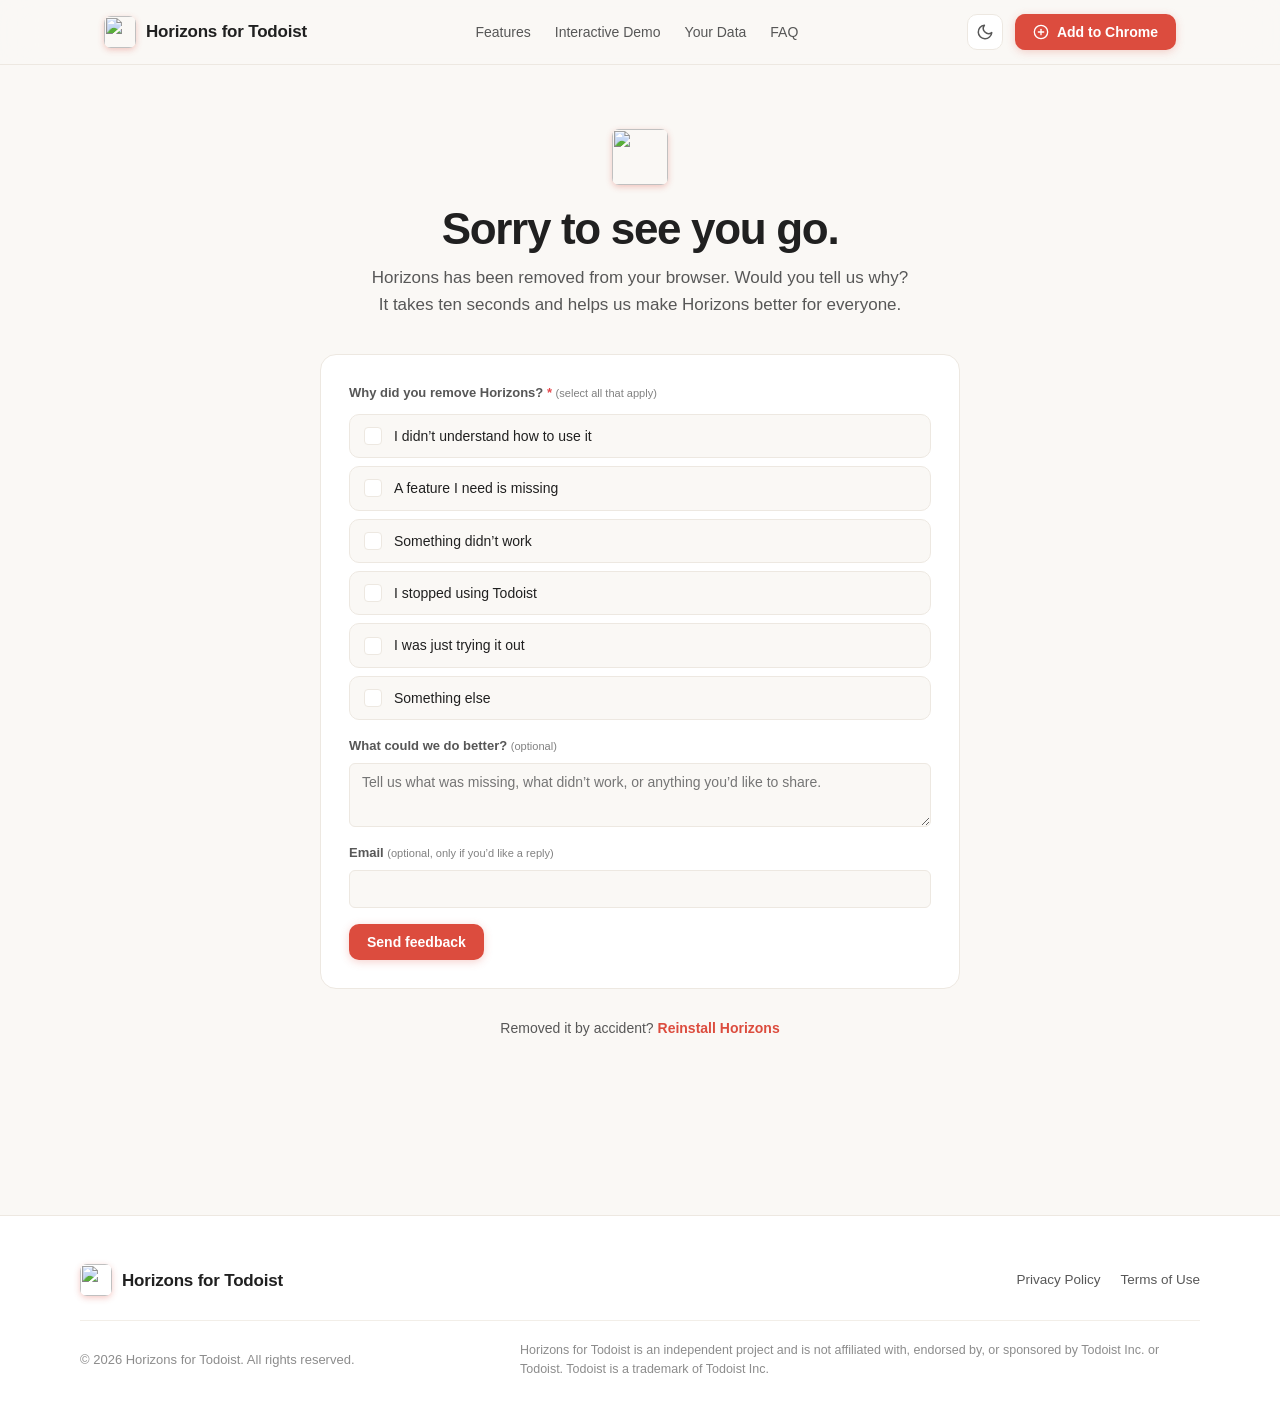
==== commit dea10764: "feat: refine uninstall feedback options and compact details field" ====
--- a/goodbye.html
+++ b/goodbye.html
@@ -9,7 +9,7 @@
   <title>Sorry to see you go: Horizons for Todoist</title>
   <meta name="description" content="Horizons for Todoist has been removed. Tell us why so we can make it better.">
   <meta name="robots" content="noindex, nofollow">
-  <link rel="stylesheet" href="style.css?v=20261022-a">
+  <link rel="stylesheet" href="style.css?v=20261022-b">
   <link rel="icon" type="image/svg+xml" href="assets/icon/icon.svg">
   <link rel="icon" type="image/png" sizes="32x32" href="assets/icon/32.png">
   <link rel="apple-touch-icon" href="assets/icon/128.png">
@@ -88,15 +88,6 @@
             </span>
           </label>
           <label class="goodbye-reason">
-            <input type="checkbox" name="reason" value="workflow">
-            <span class="goodbye-reason-control">
-              <span class="goodbye-reason-box" aria-hidden="true">
-                <svg viewBox="0 0 24 24" fill="none" stroke="currentColor" stroke-width="3" stroke-linecap="round" stroke-linejoin="round"><path d="m5 12.5 4.5 4.5L19 7.5"/></svg>
-              </span>
-              <span class="goodbye-reason-text">It didn’t fit my workflow</span>
-            </span>
-          </label>
-          <label class="goodbye-reason">
             <input type="checkbox" name="reason" value="missing-feature">
             <span class="goodbye-reason-control">
               <span class="goodbye-reason-box" aria-hidden="true">
@@ -133,7 +124,7 @@
             </span>
           </label>
           <label class="goodbye-reason">
-            <input type="checkbox" name="reason" value="other" id="reason-other" aria-controls="message-field" aria-expanded="false">
+            <input type="checkbox" name="reason" value="other">
             <span class="goodbye-reason-control">
               <span class="goodbye-reason-box" aria-hidden="true">
                 <svg viewBox="0 0 24 24" fill="none" stroke="currentColor" stroke-width="3" stroke-linecap="round" stroke-linejoin="round"><path d="m5 12.5 4.5 4.5L19 7.5"/></svg>
@@ -144,9 +135,9 @@
         </div>
       </fieldset>
 
-      <label class="contact-field goodbye-other-field" id="message-field" hidden>
+      <label class="contact-field" id="message-field">
         <span>What could we do better? <small class="contact-optional">(optional)</small></span>
-        <textarea name="message" rows="4" maxlength="3000" placeholder="Anything you’d like to share helps."></textarea>
+        <textarea name="message" rows="2" maxlength="3000" placeholder="Tell us what was missing, what didn’t work, or anything you’d like to share."></textarea>
       </label>
 
       <label class="contact-field">
@@ -237,7 +228,7 @@
       applyTheme(next);
     });
   </script>
-  <script src="goodbye.js?v=20261022-a"></script>
+  <script src="goodbye.js?v=20261022-b"></script>
   <script src="motion.js?v=20261004-zd"></script>
 </body>
 </html>
--- a/style.css
+++ b/style.css
@@ -2366,30 +2366,16 @@
   transform: scale(0.99);
 }
 
-.goodbye-other-field[hidden],
 .contact-field[hidden] {
   display: none !important;
 }
 
-.goodbye-other-field:not([hidden]) {
-  animation: goodbye-field-in 0.25s cubic-bezier(0.16, 1, 0.3, 1);
-}
-
-@keyframes goodbye-field-in {
-  from {
-    opacity: 0;
-    transform: translateY(-4px);
-  }
-  to {
-    opacity: 1;
-    transform: translateY(0);
-  }
-}
-
-@media (prefers-reduced-motion: reduce) {
-  .goodbye-other-field:not([hidden]) {
-    animation: none;
-  }
+.goodbye-form #message-field textarea {
+  min-height: 60px;
+  height: 64px;
+  padding: 8px 12px;
+  line-height: 1.45;
+  resize: vertical;
 }
 
 .goodbye-thanks {
